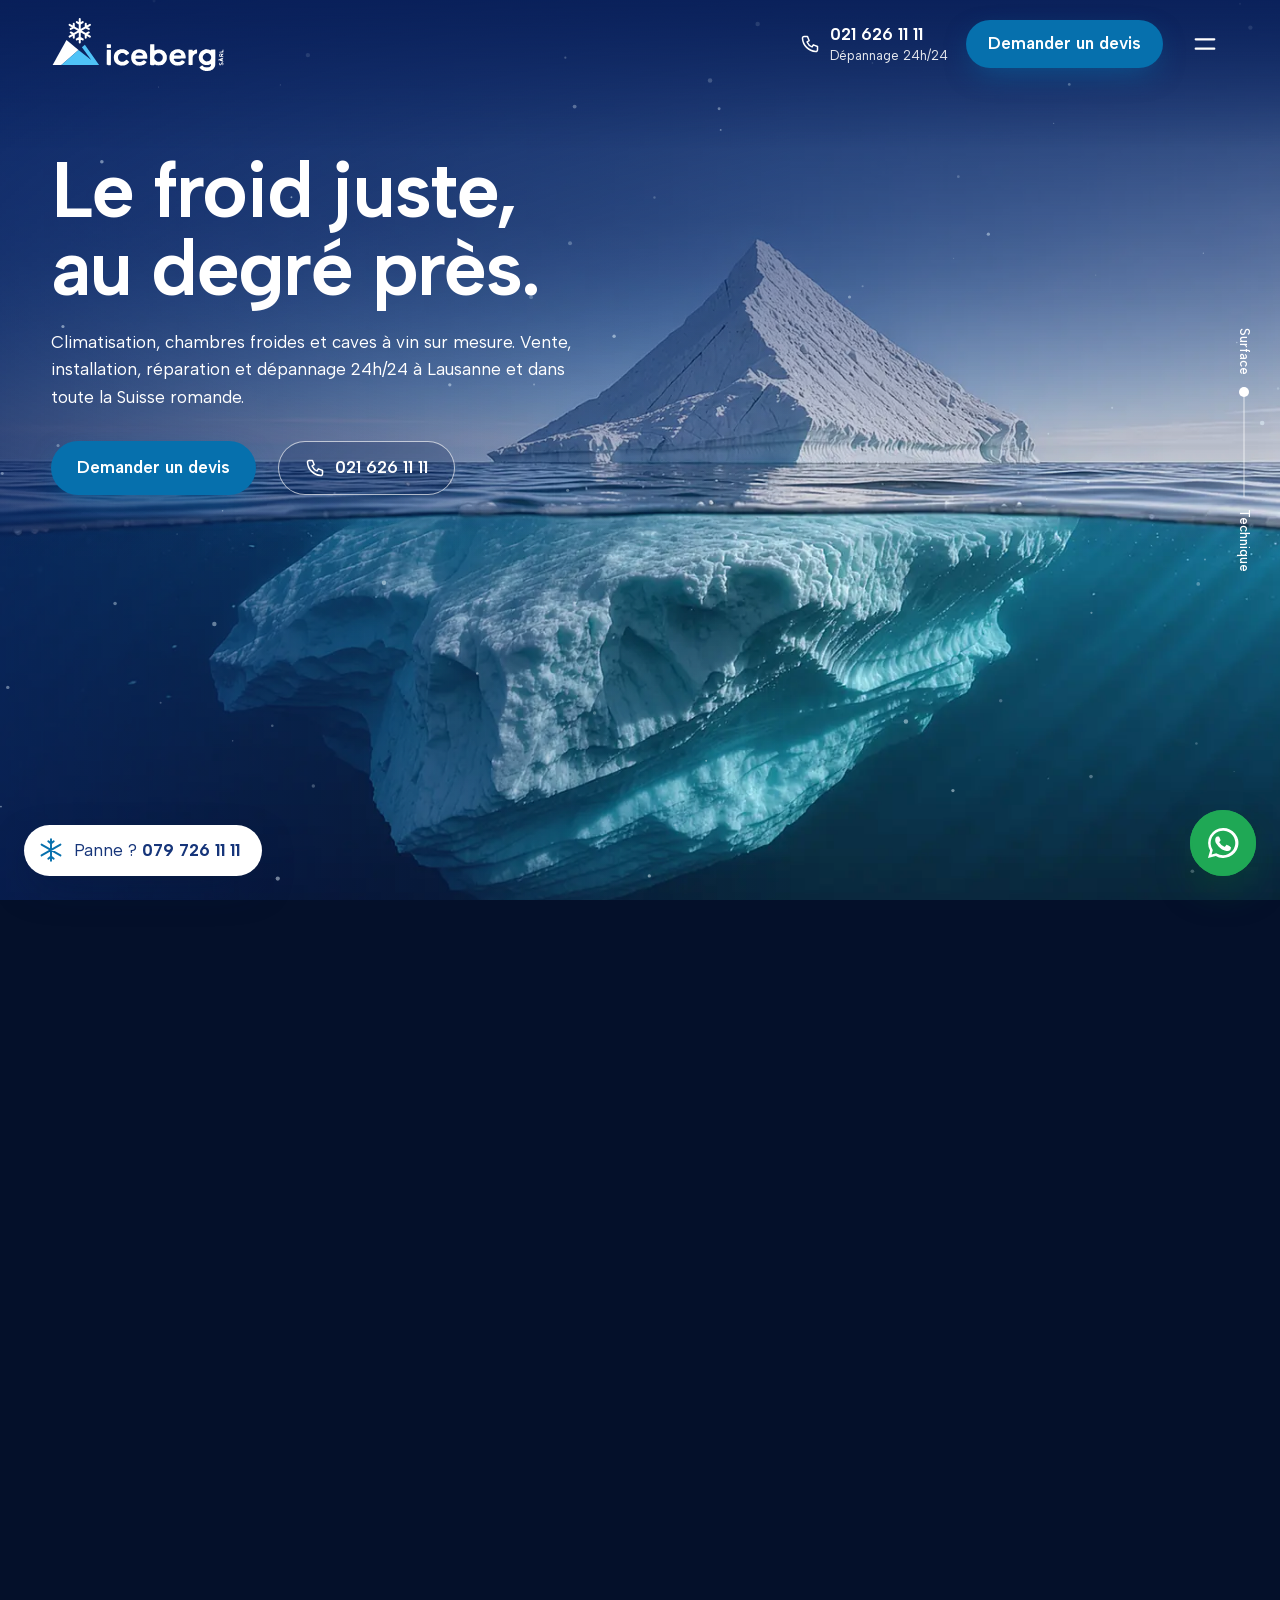
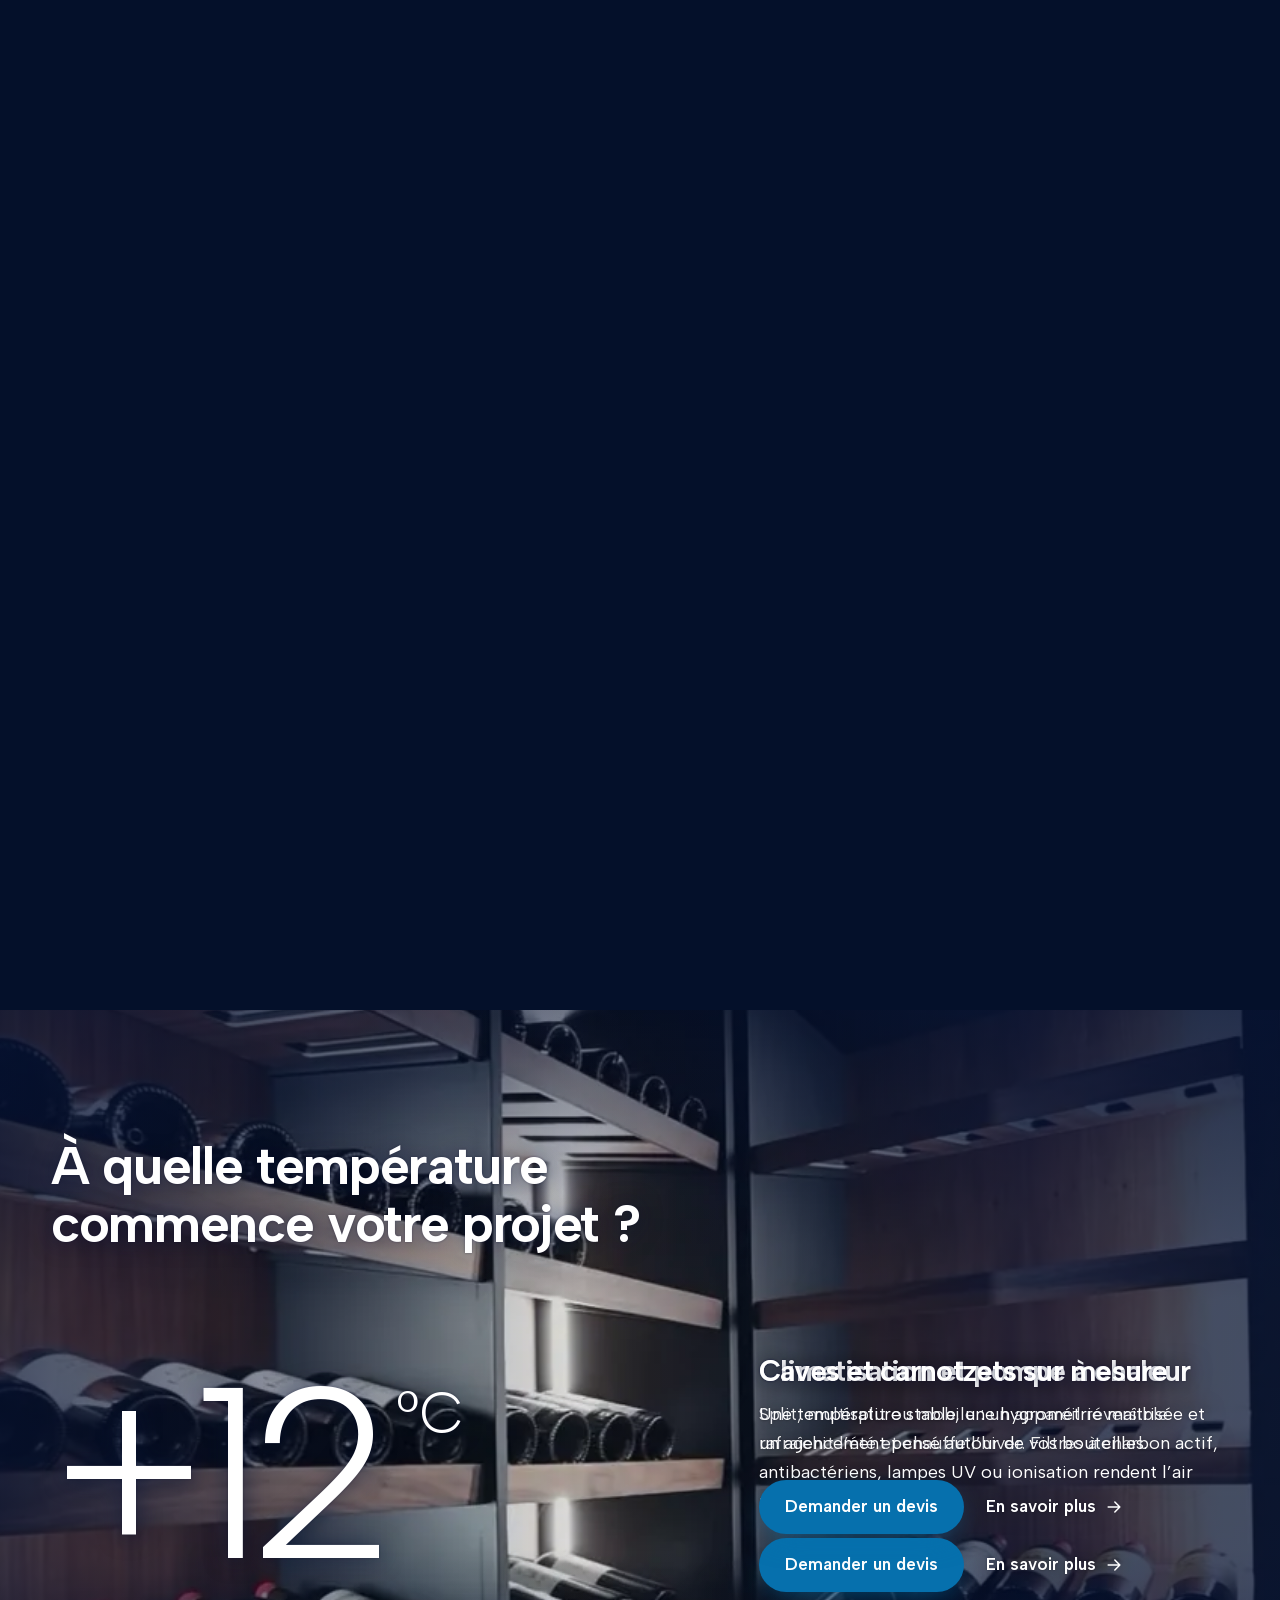
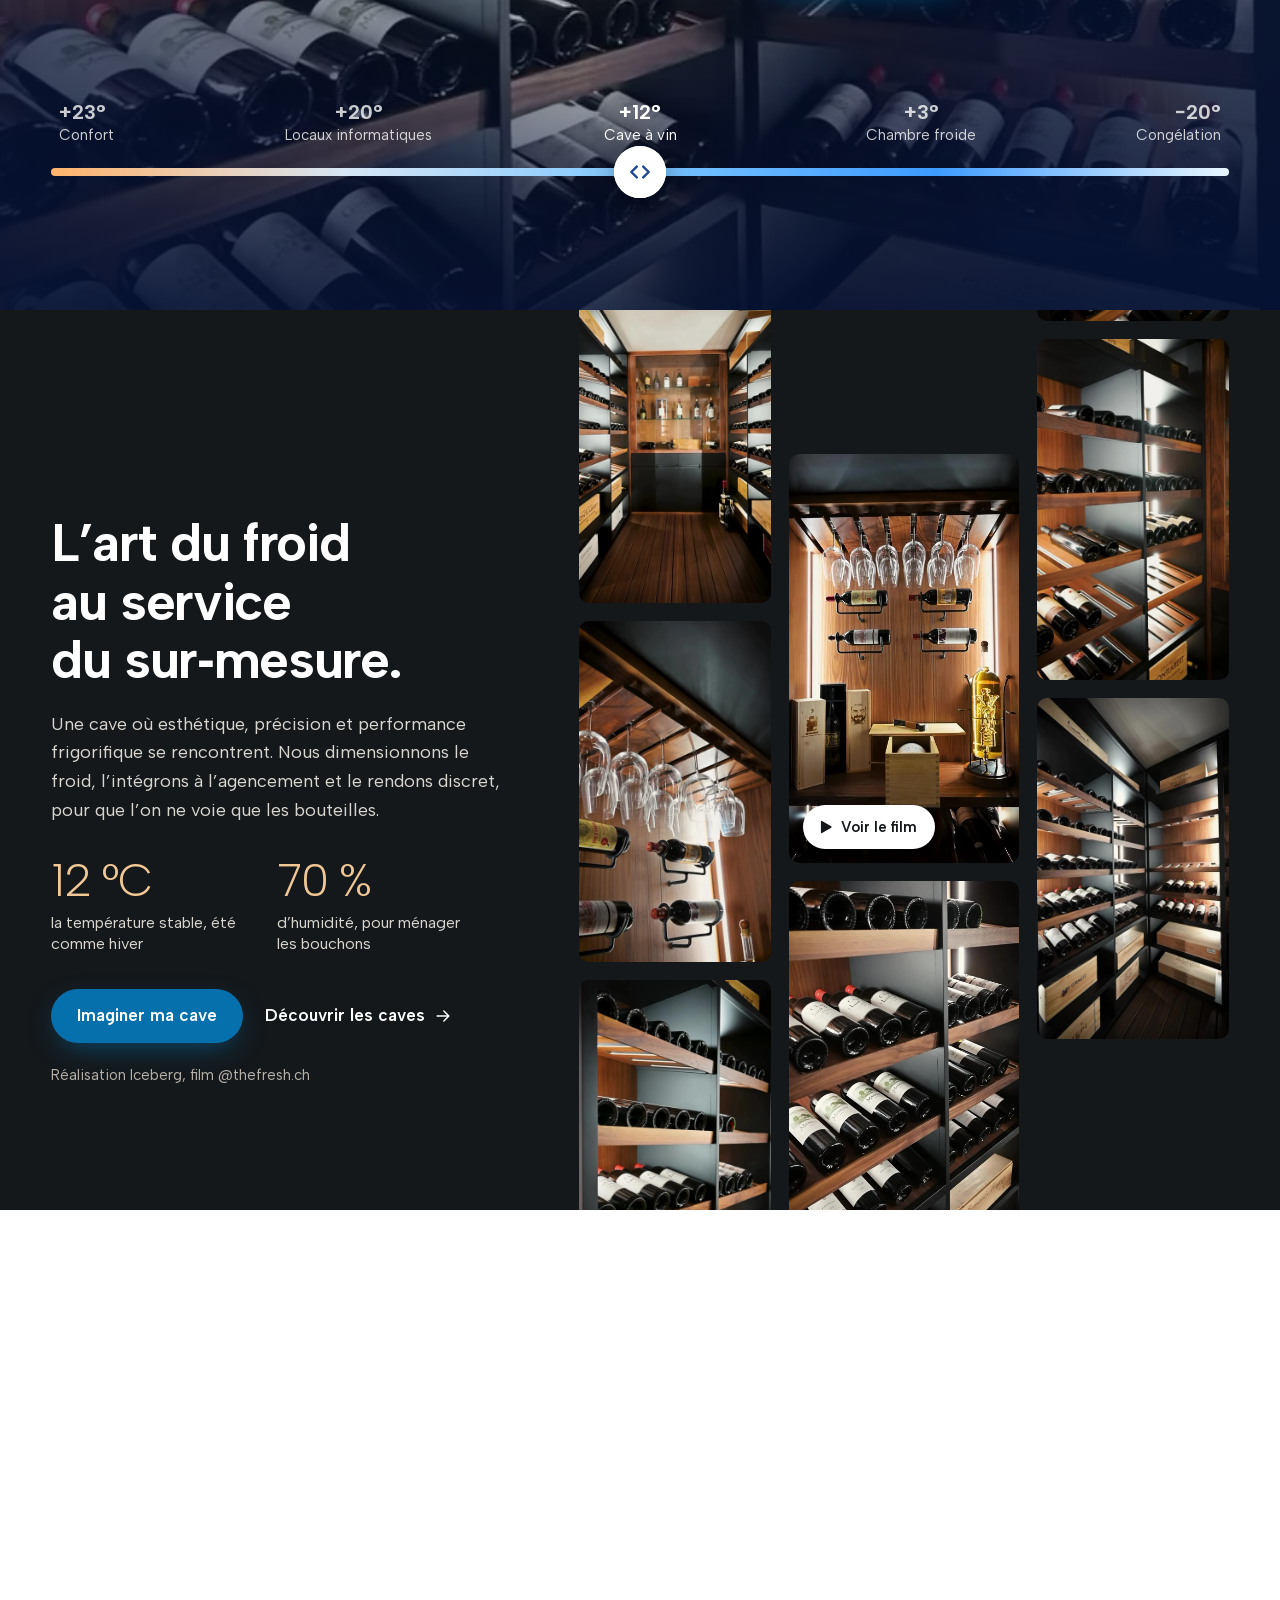
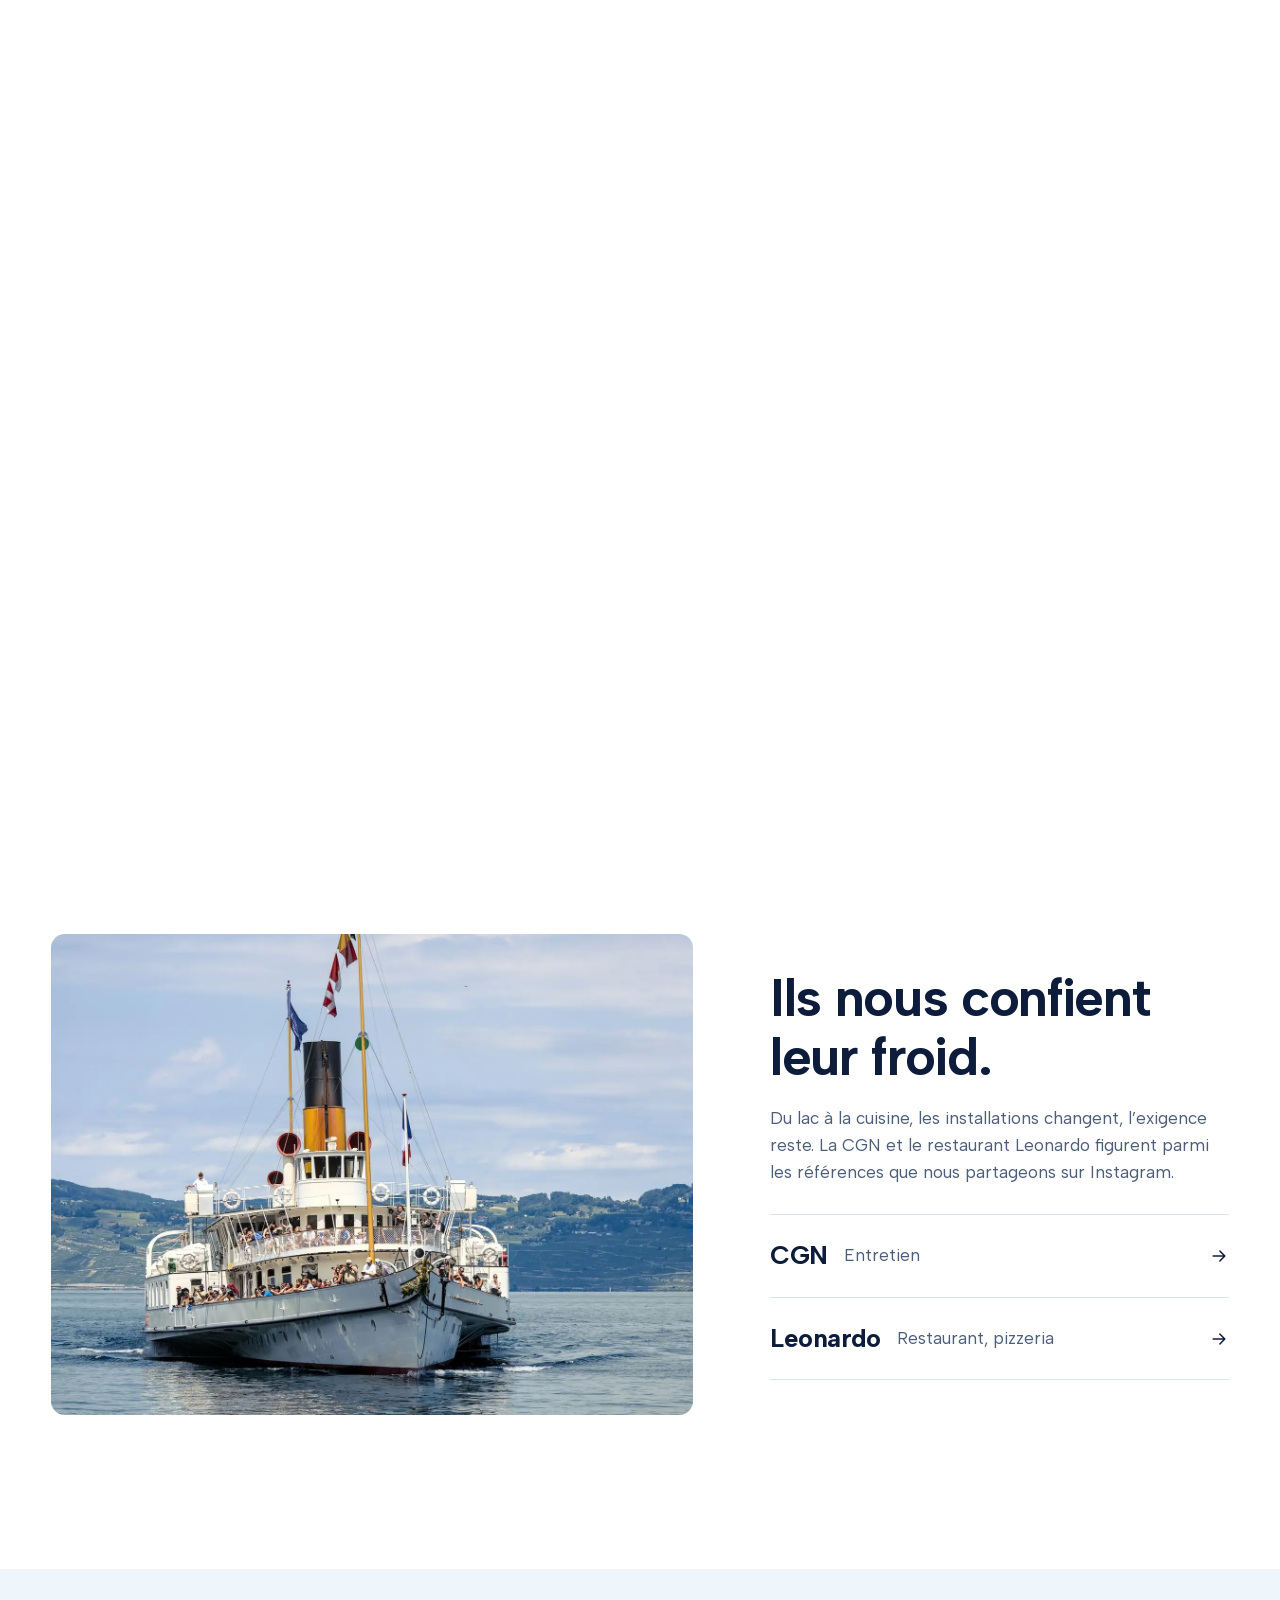
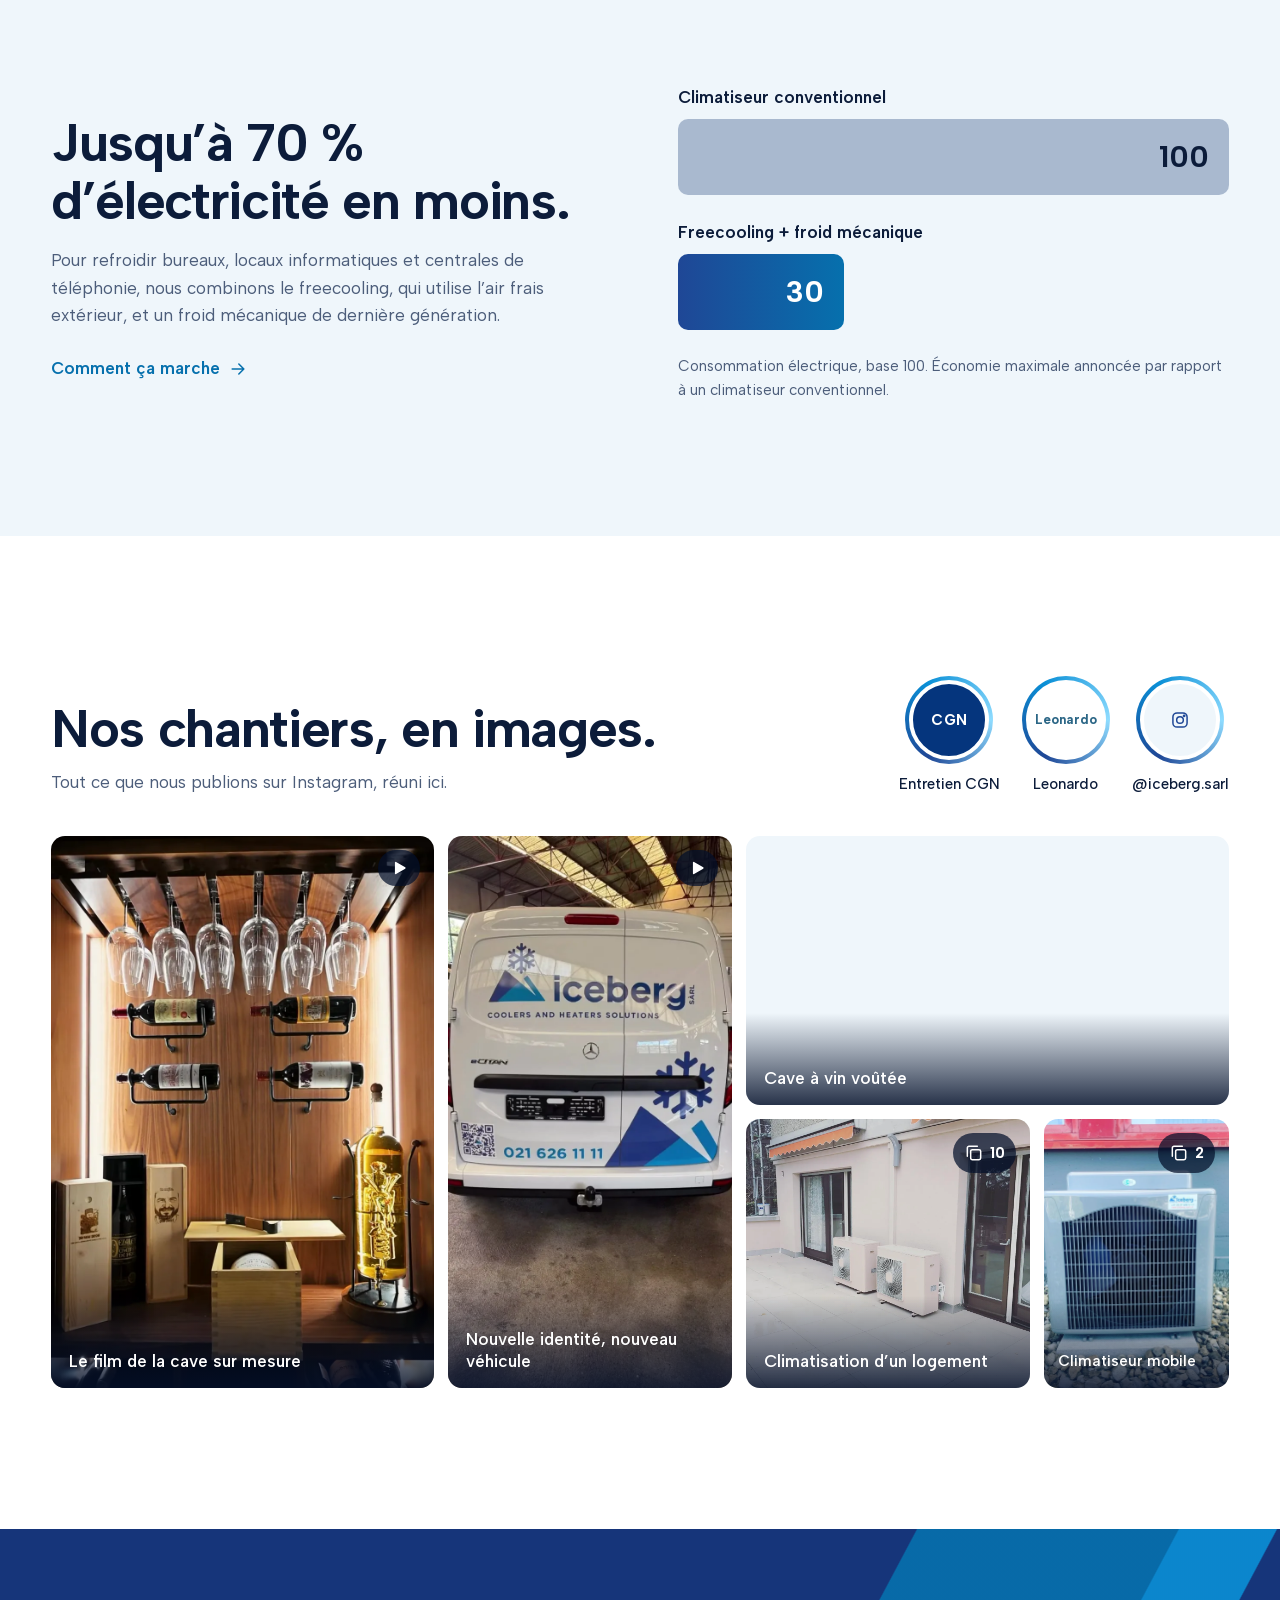
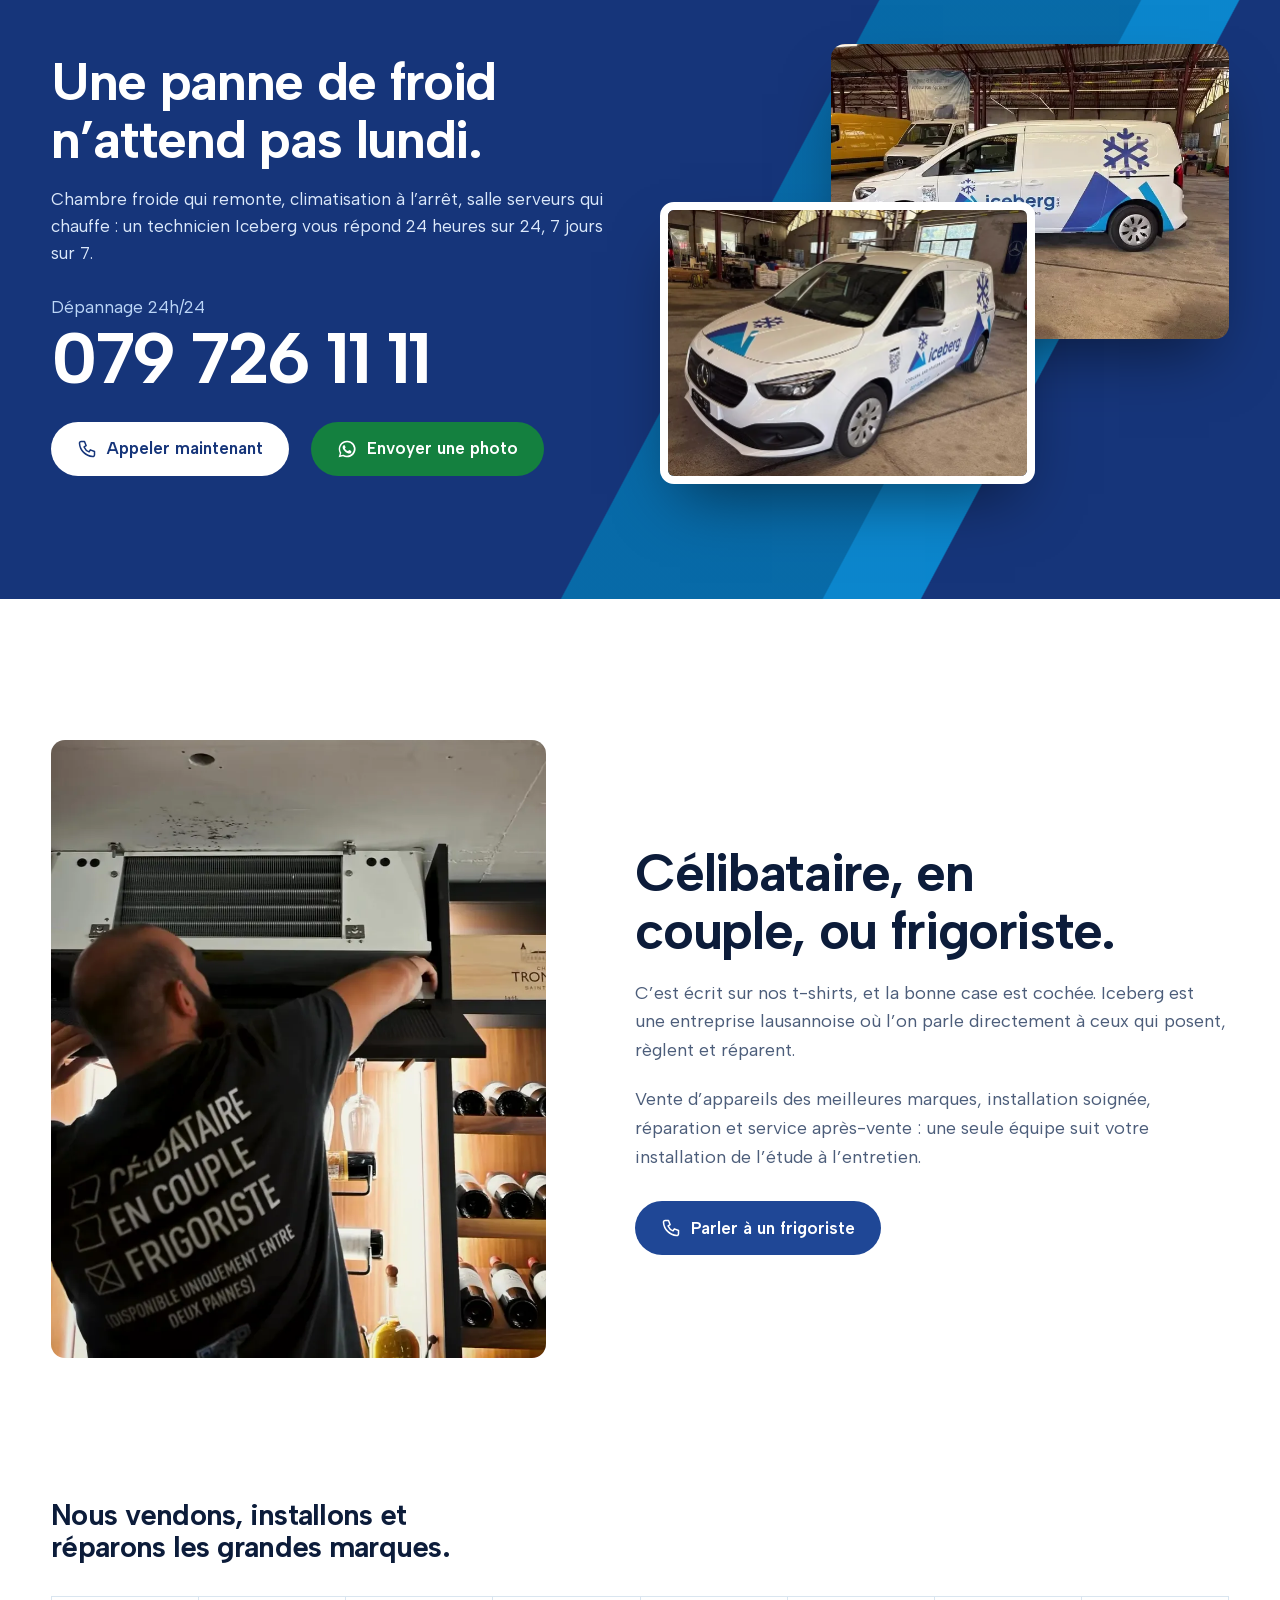
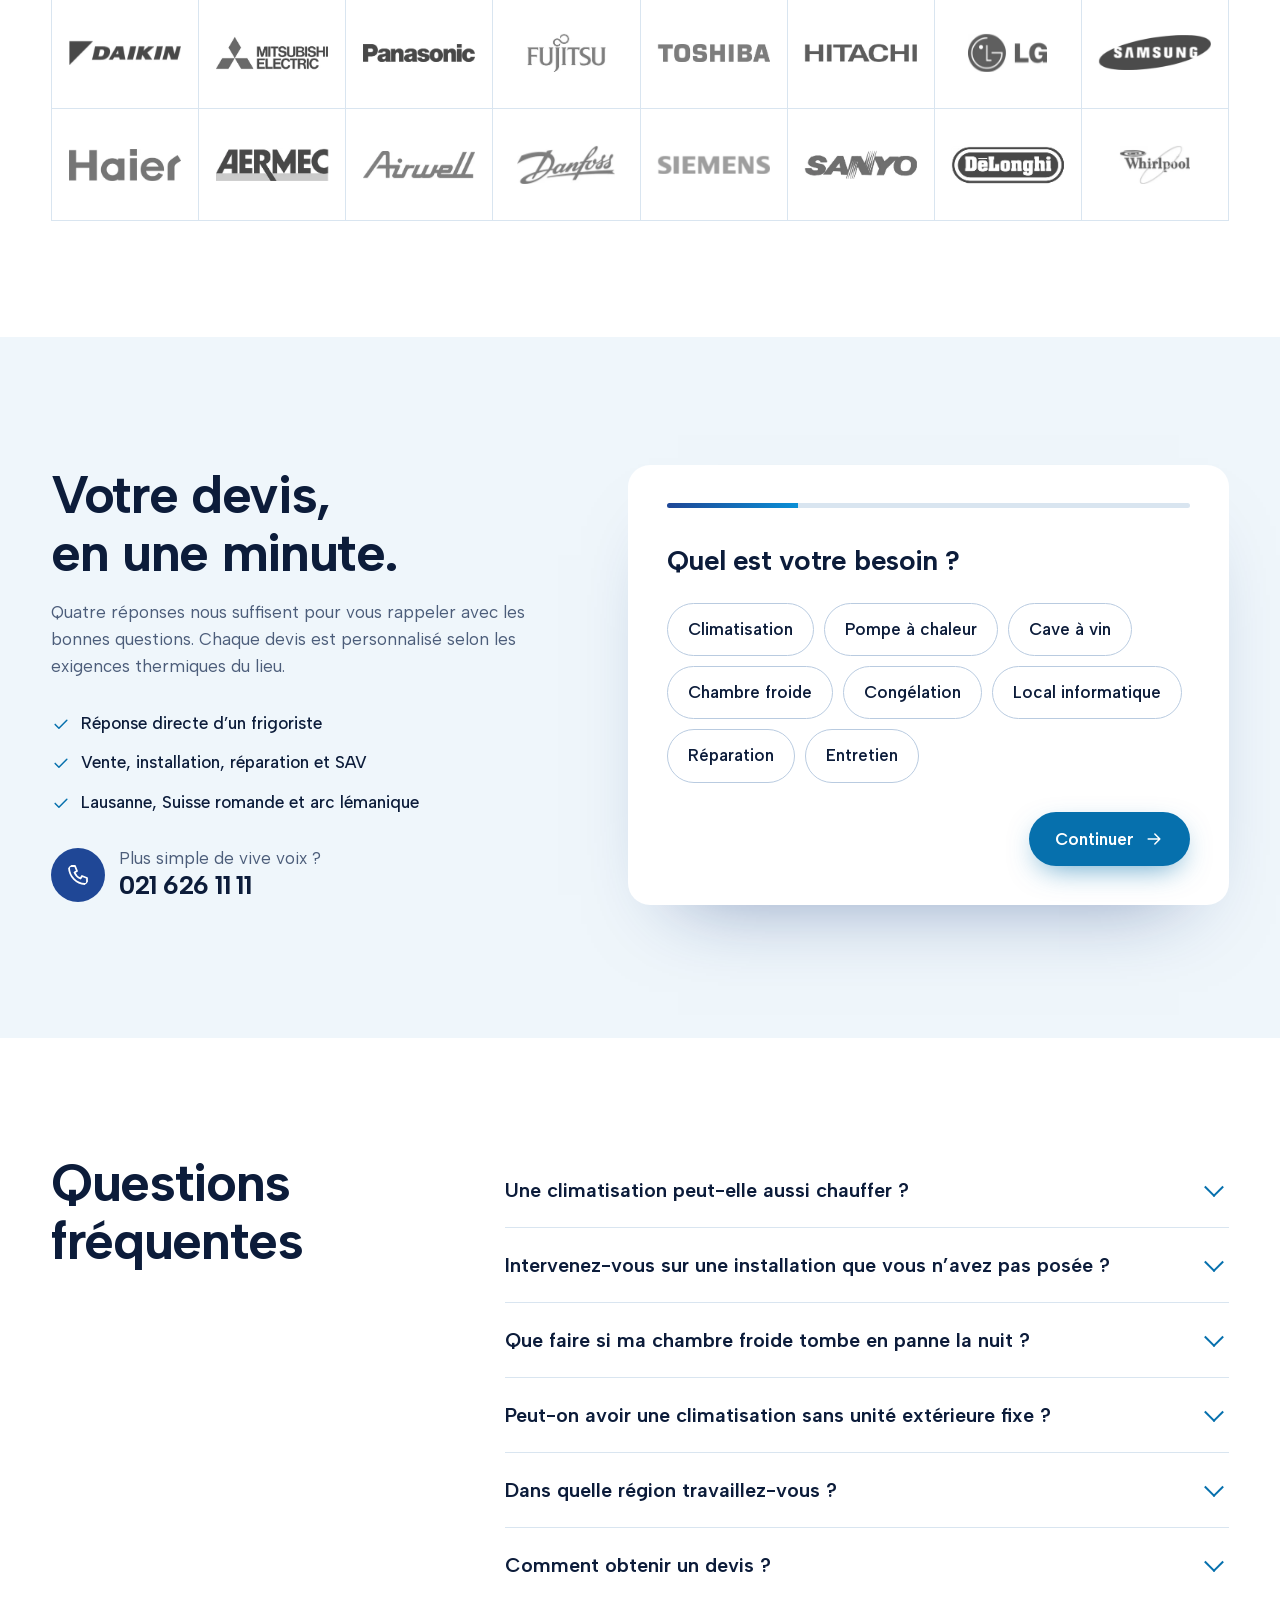
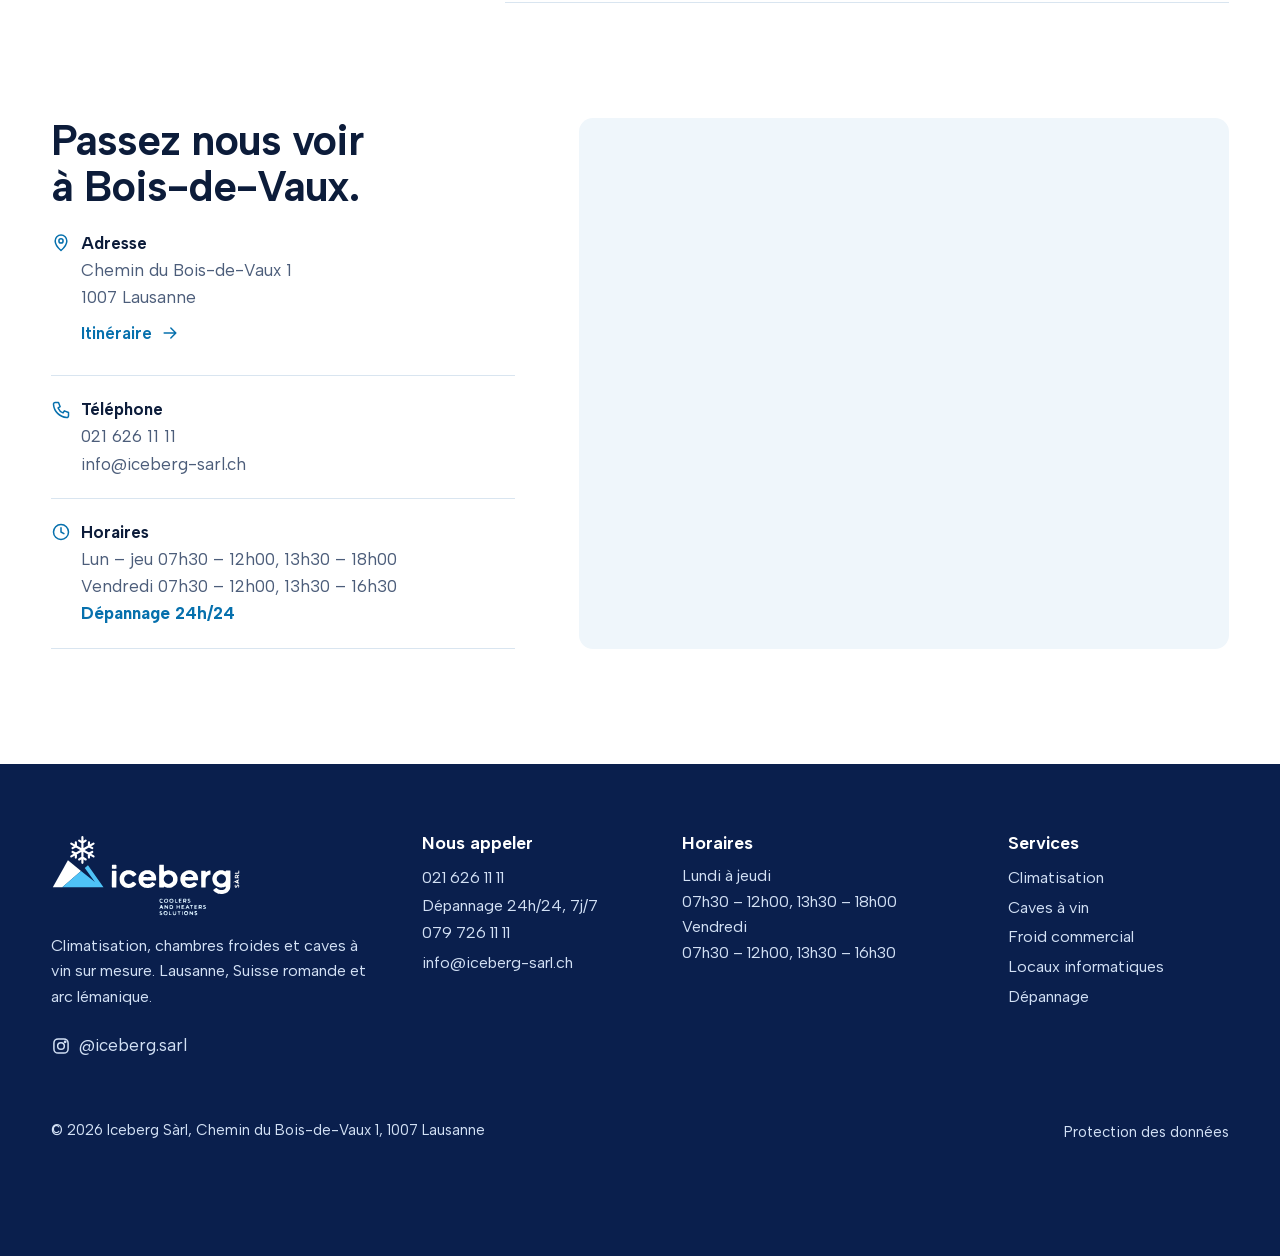
==== docs/index.html @ daf870e0 "Iceberg Sàrl: new website Co-Authored-By: Claude Opus 5.5 <noreply@anthropic.com>" ====
<!doctype html>
<html lang="fr-CH" class="no-js">
<head>
<meta charset="utf-8"><meta name="viewport" content="width=device-width,initial-scale=1,viewport-fit=cover">
<title>Iceberg Sàrl | Climatisation, chambres froides et caves à vin à Lausanne</title><meta name="description" content="Frigoriste à Lausanne : climatisation, pompe à chaleur, chambre froide, congélation et cave à vin sur mesure. Vente, installation, réparation, dépannage 24h/24.">
<meta name="robots" content="noindex">
<link rel="canonical" href="https://welcometothenextlevel.github.io/iceberg/">
<meta property="og:type" content="website"><meta property="og:locale" content="fr_CH"><meta property="og:title" content="Iceberg Sàrl | Climatisation, chambres froides et caves à vin à Lausanne"><meta property="og:description" content="Frigoriste à Lausanne : climatisation, pompe à chaleur, chambre froide, congélation et cave à vin sur mesure. Vente, installation, réparation, dépannage 24h/24."><meta property="og:image" content="https://welcometothenextlevel.github.io/iceberg/assets/img/og.jpg"><meta name="twitter:card" content="summary_large_image">
<meta name="theme-color" content="#0b2a66"><link rel="icon" href="assets/img/mark.svg" type="image/svg+xml">
<link rel="preload" href="assets/fonts/albert.woff2" as="font" type="font/woff2" crossorigin>
<link rel="preload" as="image" href="assets/img/iceberg-m.webp" media="(max-width:800px)"><link rel="preload" as="image" href="assets/img/iceberg.webp" media="(min-width:801px)">
<script>document.documentElement.className='js'</script>
<link rel="stylesheet" href="assets/site.css?v=7">
<script type="application/ld+json">[{"@context": "https://schema.org", "@type": "HVACBusiness", "@id": "https://welcometothenextlevel.github.io/iceberg/#entreprise", "name": "Iceberg Sàrl", "url": "https://welcometothenextlevel.github.io/iceberg/", "telephone": "+41216261111", "email": "info@iceberg-sarl.ch", "image": "https://welcometothenextlevel.github.io/iceberg/assets/img/og.jpg", "logo": "https://welcometothenextlevel.github.io/iceberg/assets/img/logo.svg", "address": {"@type": "PostalAddress", "streetAddress": "Chemin du Bois-de-Vaux 1", "postalCode": "1007", "addressLocality": "Lausanne", "addressRegion": "VD", "addressCountry": "CH"}, "areaServed": ["Lausanne", "Suisse romande", "Arc lémanique"], "sameAs": ["https://www.instagram.com/iceberg.sarl/"], "openingHoursSpecification": [{"@type": "OpeningHoursSpecification", "dayOfWeek": ["Monday", "Tuesday", "Wednesday", "Thursday"], "opens": "07:30", "closes": "12:00"}, {"@type": "OpeningHoursSpecification", "dayOfWeek": ["Monday", "Tuesday", "Wednesday", "Thursday"], "opens": "13:30", "closes": "18:00"}, {"@type": "OpeningHoursSpecification", "dayOfWeek": "Friday", "opens": "07:30", "closes": "12:00"}, {"@type": "OpeningHoursSpecification", "dayOfWeek": "Friday", "opens": "13:30", "closes": "16:30"}], "contactPoint": {"@type": "ContactPoint", "telephone": "+41797261111", "contactType": "Dépannage 24h/24, 7j/7", "availableLanguage": "fr"}}]</script>
</head>
<body class="home">
<a class="skip" href="#contenu">Aller au contenu</a>
<header class="top" id="top">
 <div class="top-in">
  <a class="brand" href="index.html" aria-label="Iceberg Sàrl, accueil"><img class="lg-w" src="assets/img/logo-white-nav.svg" alt="" width="740" height="238"><img class="lg-c" src="assets/img/logo-nav.svg" alt="Iceberg Sàrl" width="740" height="238"></a>
  <nav class="nav" aria-label="Navigation principale"><a href="climatisation.html">Climatisation</a><a href="caves-a-vin.html">Caves à vin</a><a href="froid-commercial.html">Froid commercial</a><a href="locaux-informatiques.html">Locaux informatiques</a><a href="depannage.html">Dépannage</a><a href="index.html#realisations">Réalisations</a></nav>
  <div class="top-cta">
   <a class="tel" href="tel:+41216261111"><svg class="ic" viewBox="0 0 24 24" aria-hidden="true"><path d="M5 3h4l2 5-2.5 1.5a11 11 0 0 0 6 6L16 13l5 2v4a2 2 0 0 1-2.2 2A17 17 0 0 1 3 5.200 2 2 0 0 1 5 3Z"/></svg><span><b>021 626 11 11</b><i data-status>Dépannage 24h/24</i></span></a>
   <a class="btn btn-c" href="#devis" data-devis>Demander un devis</a>
   <button class="burger" aria-label="Ouvrir le menu" aria-expanded="false" aria-controls="menu"><svg class="ic" viewBox="0 0 24 24" aria-hidden="true"><path d="M4 8h16M4 16h16"/></svg></button>
  </div>
 </div>
</header>
<div class="menu" id="menu" inert><div class="menu-top"><img src="assets/img/logo-white-nav.svg" alt="Iceberg Sàrl" width="740" height="238"><button class="menu-x" aria-label="Fermer le menu"><svg class="ic" viewBox="0 0 24 24" aria-hidden="true"><path d="M6 6l12 12M18 6 6 18"/></svg></button></div><nav><a href="climatisation.html">Climatisation</a><a href="caves-a-vin.html">Caves à vin</a><a href="froid-commercial.html">Froid commercial</a><a href="locaux-informatiques.html">Locaux informatiques</a><a href="depannage.html">Dépannage</a><a href="index.html#realisations">Réalisations</a><a href="index.html#contact">Contact</a></nav><div class="menu-cta"><a class="btn btn-w" href="tel:+41216261111"><svg class="ic" viewBox="0 0 24 24" aria-hidden="true"><path d="M5 3h4l2 5-2.5 1.5a11 11 0 0 0 6 6L16 13l5 2v4a2 2 0 0 1-2.2 2A17 17 0 0 1 3 5.200 2 2 0 0 1 5 3Z"/></svg>021 626 11 11</a><a class="btn btn-g" href="https://wa.me/41797261111?text=Bonjour%20Iceberg%2C%20" target="_blank" rel="noopener"><svg class="ic wa-ic" viewBox="0 0 24 24" aria-hidden="true"><path fill="currentColor" stroke="none" d="M12 2a10 10 0 0 0-8.600 15L2 22l5.200-1.400A10 10 0 1 0 12 2Zm0 18.200a8.200 8.200 0 0 1-4.200-1.200l-.3-.2-3.100.8.800-3-.2-.3A8.200 8.200 0 1 1 12 20.200Zm4.500-6.100c-.2-.1-1.500-.7-1.700-.8-.2-.1-.4-.1-.6.100l-.8 1c-.1.200-.3.200-.5.100a6.700 6.700 0 0 1-3.300-2.900c-.3-.4.300-.4.700-1.300.1-.2 0-.3 0-.5l-.8-1.800c-.2-.5-.4-.4-.6-.4h-.5c-.2 0-.5.100-.7.300-.3.300-.9.900-.9 2.200s.9 2.500 1.100 2.700c.1.200 1.800 2.800 4.400 3.900 1.600.7 2.300.700 3.100.6.500-.1 1.500-.6 1.700-1.200.2-.6.2-1.100.2-1.200-.1-.2-.3-.2-.6-.4Z"/></svg>WhatsApp</a></div></div>
<main id="contenu">
<section class="dive" aria-label="Iceberg Sàrl"><div class="dive-st">
 <div class="dive-img"><picture><source media="(max-width:800px)" srcset="assets/img/iceberg-m.webp"><img src="assets/img/iceberg.webp" alt="Un iceberg vu au-dessus et au-dessous de la surface de l’eau" width="2200" height="2261" fetchpriority="high"></picture></div>
 <div class="dive-sh"></div><canvas class="dive-c" aria-hidden="true"></canvas>
 <div class="dive-a wrap"><h1>Le froid juste, au&nbsp;degré&nbsp;près.</h1><p>Climatisation, chambres froides et caves à vin sur mesure. Vente, installation, réparation et dépannage 24h/24 à Lausanne et dans toute la Suisse romande.</p>
  <div class="row"><a class="btn btn-c" href="#devis" data-devis>Demander un devis</a><a class="btn btn-o" href="tel:+41216261111"><svg class="ic" viewBox="0 0 24 24" aria-hidden="true"><path d="M5 3h4l2 5-2.5 1.5a11 11 0 0 0 6 6L16 13l5 2v4a2 2 0 0 1-2.2 2A17 17 0 0 1 3 5.200 2 2 0 0 1 5 3Z"/></svg>021 626 11 11</a></div></div>
 <div class="dive-b wrap"><h2>Vous sentez le confort.<br>Nous nous occupons de&nbsp;tout&nbsp;le&nbsp;reste.</h2>
  <ul><li><b>Calculer</b><span>Le besoin thermique réel du lieu, avant de parler d’appareil.</span></li><li><b>Installer</b><span>Des machines des meilleures marques, posées proprement.</span></li><li><b>Réparer</b><span>Un diagnostic d’expert, sur tout type d’installation.</span></li><li><b>Veiller</b><span>Un technicien joignable 24h/24, 7 jours sur 7.</span></li></ul></div>
 <div class="dive-d" aria-hidden="true"><span>Surface</span><i><em></em></i><span>Technique</span></div>
</div></section>

<section class="th" id="services" aria-labelledby="th-h"><div class="th-bgs"><figure class="th-bg on" data-i="0"><img src="assets/img/salon.webp" alt="Salon au bord de l’eau équipé d’une climatisation murale" width="1800" height="1200" decoding="async" ></figure><figure class="th-bg" data-i="1"><img src="assets/img/serveurs.webp" alt="Baies de serveurs dans un local informatique" width="1800" height="1200" loading=lazy decoding="async" ></figure><figure class="th-bg" data-i="2"><img src="assets/img/cave-22_5.webp" alt="Cave à vin sur mesure réalisée par Iceberg Sàrl" width="1800" height="1200" loading=lazy decoding="async" ></figure><figure class="th-bg" data-i="3"><img src="assets/img/cuisine.webp" alt="Cuisine professionnelle en inox" width="1800" height="1200" loading=lazy decoding="async" ></figure><figure class="th-bg" data-i="4"><img src="assets/img/congelation.webp" alt="Armoires de congélation professionnelles" width="1800" height="1200" loading=lazy decoding="async" ></figure></div><div class="th-tint"></div><div class="th-frost"></div>
 <div class="wrap th-in"><h2 id="th-h">À quelle température commence votre projet&nbsp;?</h2>
  <div class="th-mid"><div class="th-num" aria-hidden="true"><span id="thn">+23</span><sup>°C</sup></div><div class="th-cards"><article class="th-card on" data-i="0"><h3>Climatisation et pompe à chaleur</h3><p>Split, multisplit ou mobile : un appareil réversible rafraîchit l’été et chauffe l’hiver. Filtres à charbon actif, antibactériens, lampes UV ou ionisation rendent l’air plus sain.</p><div class="row"><a class="btn btn-c" href="#devis" data-devis data-besoin="Climatisation">Demander un devis</a><a class="lnk lnk-w" href="climatisation.html">En savoir plus<svg class="ic" viewBox="0 0 24 24" aria-hidden="true"><path d="M5 12h14M13 6l6 6-6 6"/></svg></a></div></article><article class="th-card" data-i="1" inert><h3>Serveurs, bureaux, téléphonie</h3><p>Freecooling et froid mécanique combinés, close control : vos machines restent à température constante, avec une consommation réduite.</p><div class="row"><a class="btn btn-c" href="#devis" data-devis data-besoin="Local informatique">Demander un devis</a><a class="lnk lnk-w" href="locaux-informatiques.html">En savoir plus<svg class="ic" viewBox="0 0 24 24" aria-hidden="true"><path d="M5 12h14M13 6l6 6-6 6"/></svg></a></div></article><article class="th-card" data-i="2" inert><h3>Caves et carnotzets sur mesure</h3><p>Une température stable, une hygrométrie maîtrisée et un agencement pensé autour de vos bouteilles.</p><div class="row"><a class="btn btn-c" href="#devis" data-devis data-besoin="Cave à vin">Demander un devis</a><a class="lnk lnk-w" href="caves-a-vin.html">En savoir plus<svg class="ic" viewBox="0 0 24 24" aria-hidden="true"><path d="M5 12h14M13 6l6 6-6 6"/></svg></a></div></article><article class="th-card" data-i="3" inert><h3>Froid commercial</h3><p>Restaurants, traiteurs, commerces : chambres froides, garde-mangers et frigos professionnels, de la conception à l’entretien.</p><div class="row"><a class="btn btn-c" href="#devis" data-devis data-besoin="Chambre froide">Demander un devis</a><a class="lnk lnk-w" href="froid-commercial.html">En savoir plus<svg class="ic" viewBox="0 0 24 24" aria-hidden="true"><path d="M5 12h14M13 6l6 6-6 6"/></svg></a></div></article><article class="th-card" data-i="4" inert><h3>Froid négatif</h3><p>Chambres de congélation et meubles négatifs, installés, entretenus et dépannés jour et nuit.</p><div class="row"><a class="btn btn-c" href="#devis" data-devis data-besoin="Congélation">Demander un devis</a><a class="lnk lnk-w" href="froid-commercial.html">En savoir plus<svg class="ic" viewBox="0 0 24 24" aria-hidden="true"><path d="M5 12h14M13 6l6 6-6 6"/></svg></a></div></article></div></div>
  <div class="th-sl"><div class="th-tr"><div class="th-marks"><button data-i="0" style="--p:0%" class=on><b>+23°</b><span>Confort</span></button><button data-i="1" style="--p:25%"><b>+20°</b><span>Locaux informatiques</span></button><button data-i="2" style="--p:50%"><b>+12°</b><span>Cave à vin</span></button><button data-i="3" style="--p:75%"><b>+3°</b><span>Chambre froide</span></button><button data-i="4" style="--p:100%"><b>−20°</b><span>Congélation</span></button></div><input type="range" id="thr" min="0" max="100" step="0.5" value="0" aria-label="Choisir une température" aria-valuetext="+23 °C, Confort"><i class="th-fill"></i><i class="th-k"><svg viewBox="0 0 24 24"><path d="m9 7-5 5 5 5M15 7l5 5-5 5"/></svg></i></div></div>
 </div></section>

<section class="cave"><div class="cave-st"><div class="wrap cave-in">
 <div class="cave-t"><h2>L’art du froid au service du sur&#8209;mesure.</h2><p>Une cave où esthétique, précision et performance frigorifique se rencontrent. Nous dimensionnons le froid, l’intégrons à l’agencement et le rendons discret, pour que l’on ne voie que les bouteilles.</p>
  <dl class="cave-d"><div><dd><span data-count="12">12</span> °C</dd><dt>la température stable, été comme hiver</dt></div><div><dd><span data-count="70">70</span> %</dd><dt>d’humidité, pour ménager les bouchons</dt></div></dl>
  <div class="row"><a class="btn btn-c" href="#devis" data-devis data-besoin="Cave à vin">Imaginer ma cave</a><a class="lnk lnk-w" href="caves-a-vin.html">Découvrir les caves<svg class="ic" viewBox="0 0 24 24" aria-hidden="true"><path d="M5 12h14M13 6l6 6-6 6"/></svg></a></div><p class="cred">Réalisation Iceberg, film @thefresh.ch</p></div>
 <div class="cave-g"><div class="cg cg-1"><img src="assets/img/cave-9_2.webp" alt="Allée centrale d’une cave à vin sur mesure" width="900" height="1600" loading=lazy decoding="async" ><img src="assets/img/cave-15.webp" alt="Verres et bouteilles suspendus dans une cave à vin" width="900" height="1600" loading=lazy decoding="async" ><img src="assets/img/cave-4_3.webp" alt="Bouteilles en étagères" width="900" height="1600" loading=lazy decoding="async" ></div><div class="cg cg-2"><button class="cave-v" data-post="0" aria-label="Voir le film de la cave"><video muted loop playsinline preload="none" poster="assets/img/cave-13_2.webp" data-src="assets/video/cave.mp4" aria-hidden="true"></video><span><svg class="ic" viewBox="0 0 24 24" aria-hidden="true"><path d="M8 5.500v13l11-6.500z" fill="currentColor"/></svg>Voir le film</span></button><img src="assets/img/cave-21.webp" alt="Bouteilles rangées sur des étagères en bois éclairées" width="900" height="1600" loading=lazy decoding="async" ></div><div class="cg cg-3"><img src="assets/img/cave-5_3.webp" alt="Bouteilles alignées dans une cave éclairée" width="900" height="1600" loading=lazy decoding="async" ><img src="assets/img/cave-11.webp" alt="Étagères inclinées et lumière intégrée" width="900" height="1600" loading=lazy decoding="async" ><img src="assets/img/cave-22_5.webp" alt="Angle d’une cave à vin éclairée" width="900" height="1600" loading=lazy decoding="async" ></div></div>
</div></div></section>

<section class="ref"><div class="wrap ref-in"><div class="ref-m" data-par><img src="assets/img/vapeur.webp" alt="Bateau Belle Époque sur le lac Léman (photo d’illustration)" width="1800" height="1199" loading=lazy decoding="async" ></div><div class="ref-t" data-r><h2>Ils nous confient leur froid.</h2><p>Du lac à la cuisine, les installations changent, l’exigence reste. La CGN et le restaurant Leonardo figurent parmi les références que nous partageons sur Instagram.</p>
 <ul><li><a href="https://www.instagram.com/stories/highlights/17981025742292296/" target="_blank" rel="noopener"><b>CGN</b><span>Entretien</span><svg class="ic" viewBox="0 0 24 24" aria-hidden="true"><path d="M5 12h14M13 6l6 6-6 6"/></svg></a></li><li><a href="https://www.instagram.com/stories/highlights/17874466897409947/" target="_blank" rel="noopener"><b>Leonardo</b><span>Restaurant, pizzeria</span><svg class="ic" viewBox="0 0 24 24" aria-hidden="true"><path d="M5 12h14M13 6l6 6-6 6"/></svg></a></li></ul></div></div></section>

<section class="free"><div class="wrap free-in"><div data-r><h2>Jusqu’à 70&nbsp;% d’électricité en moins.</h2><p>Pour refroidir bureaux, locaux informatiques et centrales de téléphonie, nous combinons le freecooling, qui utilise l’air frais extérieur, et un froid mécanique de dernière génération.</p><a class="lnk" href="locaux-informatiques.html">Comment ça marche<svg class="ic" viewBox="0 0 24 24" aria-hidden="true"><path d="M5 12h14M13 6l6 6-6 6"/></svg></a></div>
 <div class="free-g" role="img" aria-label="Consommation électrique : climatiseur conventionnel 100, freecooling et froid mécanique jusqu’à 30"><div><span>Climatiseur conventionnel</span><i style="--w:100%"><b>100</b></i></div><div class="lo"><span>Freecooling + froid mécanique</span><i style="--w:30%"><b>30</b></i></div><p>Consommation électrique, base 100. Économie maximale annoncée par rapport à un climatiseur conventionnel.</p></div></div></section>

<section class="insta" id="realisations"><div class="wrap">
 <div class="insta-h"><div data-r><h2>Nos chantiers, en images.</h2><p>Tout ce que nous publions sur Instagram, réuni ici.</p></div>
  <div class="stories" aria-label="Stories à la une"><a href="https://www.instagram.com/stories/highlights/17981025742292296/" target="_blank" rel="noopener"><i><span class="s-cgn">CGN</span></i>Entretien CGN</a><a href="https://www.instagram.com/stories/highlights/17874466897409947/" target="_blank" rel="noopener"><i><span class="s-leo">Leonardo</span></i>Leonardo</a><a href="https://www.instagram.com/iceberg.sarl/" target="_blank" rel="noopener"><i><span><svg class="ic" viewBox="0 0 24 24" aria-hidden="true"><rect x="3.500" y="3.500" width="17" height="17" rx="5"/><circle cx="12" cy="12" r="4"/><circle cx="17" cy="7" r=".8" fill="currentColor"/></svg></span></i>@iceberg.sarl</a></div></div>
 <div class="tiles"><button class="tile t-big" data-post="0" aria-label="Voir la publication du 26 octobre 2026"><video muted loop playsinline preload="none" poster="assets/img/cave-13_2.webp" data-src="assets/video/reel-cave.mp4" aria-hidden="true"></video><span class="t-k"><svg class="ic" viewBox="0 0 24 24" aria-hidden="true"><path d="M8 5.500v13l11-6.500z" fill="currentColor"/></svg></span><span class="t-c">Le film de la cave sur mesure</span></button><button class="tile t-tall" data-post="1" aria-label="Voir la publication du 3 juin 2026"><video muted loop playsinline preload="none" poster="assets/img/van-1.webp" data-src="assets/video/reel-van.mp4" aria-hidden="true"></video><span class="t-k"><svg class="ic" viewBox="0 0 24 24" aria-hidden="true"><path d="M8 5.500v13l11-6.500z" fill="currentColor"/></svg></span><span class="t-c">Nouvelle identité, nouveau véhicule</span></button><button class="tile t-clim" data-post="2" aria-label="Voir la publication du 1 juillet 2019"><img src="assets/img/ig-clim-2.webp" alt="Climatisation, réalisations, projet clim, froid et chaud, pompe à chaleur. Coolers and heaters solutions. Installations, dépannage, vente." width="1080" height="1080" loading=lazy decoding="async" ><span class="t-k"><svg class="ic" viewBox="0 0 24 24" aria-hidden="true"><rect x="8" y="8" width="12" height="12" rx="2"/><path d="M4 16V6a2 2 0 0 1 2-2h10"/></svg><b>10</b></span><span class="t-c">Climatisation d’un logement</span></button><button class="tile t-cave" data-post="3" aria-label="Voir la publication du 30 août 2020"><img src="assets/img/ig-cave-2020.webp" alt="Cave à vin sur mesure." width="1080" height="1080" loading=lazy decoding="async" ><span class="t-c">Cave à vin voûtée</span></button><button class="tile t-mob" data-post="4" aria-label="Voir la publication du 1 septembre 2020"><img src="assets/img/ig-mobile-2.webp" alt="Climatiseur mobile, unité intérieure et unité extérieure. Crissier." width="1080" height="1080" loading=lazy decoding="async" ><span class="t-k"><svg class="ic" viewBox="0 0 24 24" aria-hidden="true"><rect x="8" y="8" width="12" height="12" rx="2"/><path d="M4 16V6a2 2 0 0 1 2-2h10"/></svg><b>2</b></span><span class="t-c">Climatiseur mobile</span></button></div></div></section>
<dialog class="lb" aria-label="Publication Instagram"><div class="lb-in"><div class="lb-m"></div><button class="lb-n lb-prev" aria-label="Image précédente"><svg class="ic" viewBox="0 0 24 24" aria-hidden="true"><path d="M15 5l-7 7 7 7"/></svg></button><button class="lb-n lb-next" aria-label="Image suivante"><svg class="ic" viewBox="0 0 24 24" aria-hidden="true"><path d="m9 5 7 7-7 7"/></svg></button><div class="lb-t"><div class="lb-dots"></div><p class="lb-cap"></p><p class="lb-d"></p><div class="row"><a class="btn btn-c" href="#devis" data-devis data-lbclose>Un projet similaire ?</a><a class="lnk lb-l" target="_blank" rel="noopener">Voir sur Instagram<svg class="ic" viewBox="0 0 24 24" aria-hidden="true"><path d="M5 12h14M13 6l6 6-6 6"/></svg></a></div></div></div><button class="lb-x" aria-label="Fermer"><svg class="ic" viewBox="0 0 24 24" aria-hidden="true"><path d="M6 6l12 12M18 6 6 18"/></svg></button></dialog>
<script type="application/json" id="posts">[{"id": "De-K2QBMTwr", "kind": "reel", "src": "reel-cave", "date": "26 octobre 2026", "cap": "L’art du froid au service du sur-mesure. Une cave à vin où esthétique, précision et performance frigorifique se rencontrent. Une belle réalisation qui reflète notre savoir-faire et notre passion pour le froid commercial. Film : @thefresh.ch", "poster": "cave-13_2", "t": "Le film de la cave sur mesure"}, {"id": "DZIAv4Tsl1Q", "kind": "reel", "src": "reel-van", "date": "3 juin 2026", "cap": "Notre image évolue, notre engagement reste le même. Iceberg prend la route avec une nouvelle identité.", "poster": "van-1", "t": "Nouvelle identité, nouveau véhicule"}, {"id": "BzX37SVoMIy", "kind": "p", "imgs": ["ig-clim-1", "ig-clim-2", "ig-clim-3", "ig-clim-4", "ig-clim-5", "ig-clim-6", "ig-clim-7", "ig-clim-8", "ig-clim-9", "ig-clim-10"], "date": "1 juillet 2019", "cap": "Climatisation, réalisations, projet clim, froid et chaud, pompe à chaleur. Coolers and heaters solutions. Installations, dépannage, vente.", "cover": 1, "t": "Climatisation d’un logement"}, {"id": "CEg_3xNgMVJ", "kind": "p", "imgs": ["ig-cave-2020"], "date": "30 août 2020", "cap": "Cave à vin sur mesure.", "t": "Cave à vin voûtée"}, {"id": "CElkHErAuE1", "kind": "p", "imgs": ["ig-mobile-1", "ig-mobile-2"], "date": "1 septembre 2020", "cap": "Climatiseur mobile, unité intérieure et unité extérieure. Crissier.", "t": "Climatiseur mobile", "cover": 1}]</script>
<section class="urg"><div class="wrap urg-in">
 <div class="urg-t" data-r><h2>Une panne de froid n’attend pas lundi.</h2><p>Chambre froide qui remonte, climatisation à l’arrêt, salle serveurs qui chauffe : un technicien Iceberg vous répond 24 heures sur 24, 7 jours sur 7.</p>
 <a class="urg-n" href="tel:+41797261111"><span>Dépannage 24h/24</span><b>079 726 11 11</b></a>
 <div class="row"><a class="btn btn-w" href="tel:+41797261111"><svg class="ic" viewBox="0 0 24 24" aria-hidden="true"><path d="M5 3h4l2 5-2.5 1.5a11 11 0 0 0 6 6L16 13l5 2v4a2 2 0 0 1-2.2 2A17 17 0 0 1 3 5.200 2 2 0 0 1 5 3Z"/></svg>Appeler maintenant</a><a class="btn btn-g" href="https://wa.me/41797261111?text=Bonjour%20Iceberg%2C%20j%E2%80%99ai%20une%20panne%20%C3%A0%20signaler%20%3A%20" target="_blank" rel="noopener"><svg class="ic wa-ic" viewBox="0 0 24 24" aria-hidden="true"><path fill="currentColor" stroke="none" d="M12 2a10 10 0 0 0-8.600 15L2 22l5.200-1.400A10 10 0 1 0 12 2Zm0 18.200a8.200 8.200 0 0 1-4.200-1.200l-.3-.2-3.100.8.800-3-.2-.3A8.200 8.200 0 1 1 12 20.200Zm4.500-6.100c-.2-.1-1.500-.7-1.700-.8-.2-.1-.4-.1-.6.100l-.8 1c-.1.200-.3.200-.5.100a6.700 6.700 0 0 1-3.300-2.900c-.3-.4.300-.4.700-1.300.1-.2 0-.3 0-.5l-.8-1.800c-.2-.5-.4-.4-.6-.4h-.5c-.2 0-.5.100-.7.300-.3.300-.9.900-.9 2.200s.9 2.500 1.100 2.700c.1.200 1.800 2.800 4.400 3.900 1.600.7 2.300.700 3.100.6.500-.1 1.500-.6 1.700-1.200.2-.6.2-1.100.2-1.200-.1-.2-.3-.2-.6-.4Z"/></svg>Envoyer une photo</a></div></div>
 <div class="urg-v" data-drive><img src="assets/img/van-17.webp" alt="Le véhicule Iceberg Sàrl, vu de l’arrière" width="720" height="533" loading=lazy decoding="async" ><img src="assets/img/van-5.webp" alt="Le véhicule Iceberg Sàrl et sa nouvelle identité" width="720" height="533" loading=lazy decoding="async" ></div>
</div></section>
<section class="about"><div class="wrap about-in"><div class="about-m"><img src="assets/img/cave-19_2.webp" alt="Un frigoriste Iceberg entretient l’unité de froid d’une cave à vin" width="900" height="1600" loading=lazy decoding="async" ></div><div class="about-t" data-r><h2>Célibataire, en couple, ou frigoriste.</h2><p>C’est écrit sur nos t-shirts, et la bonne case est cochée. Iceberg est une entreprise lausannoise où l’on parle directement à ceux qui posent, règlent et réparent.</p><p>Vente d’appareils des meilleures marques, installation soignée, réparation et service après-vente : une seule équipe suit votre installation de l’étude à l’entretien.</p><a class="btn btn-i" href="tel:+41216261111"><svg class="ic" viewBox="0 0 24 24" aria-hidden="true"><path d="M5 3h4l2 5-2.5 1.5a11 11 0 0 0 6 6L16 13l5 2v4a2 2 0 0 1-2.2 2A17 17 0 0 1 3 5.200 2 2 0 0 1 5 3Z"/></svg>Parler à un frigoriste</a></div></div></section>
<section class="brands"><div class="wrap"><h2>Nous vendons, installons et réparons les grandes marques.</h2><ul><li><img src="assets/img/m-daikin.webp" alt="Daikin" width="300" height="64" loading="lazy"></li><li><img src="assets/img/m-mitsubishi.webp" alt="Mitsubishi" width="300" height="88" loading="lazy"></li><li><img src="assets/img/m-panasonic.webp" alt="Panasonic" width="300" height="46" loading="lazy"></li><li><img src="assets/img/m-fujitsu.webp" alt="Fujitsu" width="186" height="90" loading="lazy"></li><li><img src="assets/img/m-toshiba.webp" alt="Toshiba" width="300" height="46" loading="lazy"></li><li><img src="assets/img/m-hitachi.webp" alt="Hitachi" width="300" height="49" loading="lazy"></li><li><img src="assets/img/m-lg.webp" alt="LG" width="188" height="90" loading="lazy"></li><li><img src="assets/img/m-samsung.webp" alt="Samsung" width="288" height="90" loading="lazy"></li><li><img src="assets/img/m-haier.webp" alt="Haier" width="300" height="85" loading="lazy"></li><li><img src="assets/img/m-aermec.webp" alt="Aermec" width="300" height="86" loading="lazy"></li><li><img src="assets/img/m-airwell.webp" alt="Airwell" width="300" height="72" loading="lazy"></li><li><img src="assets/img/m-danfoss.webp" alt="Danfoss" width="232" height="90" loading="lazy"></li><li><img src="assets/img/m-siemens.webp" alt="Siemens" width="300" height="48" loading="lazy"></li><li><img src="assets/img/m-sanyo.webp" alt="Sanyo" width="300" height="77" loading="lazy"></li><li><img src="assets/img/m-delonghi.webp" alt="Delonghi" width="275" height="90" loading="lazy"></li><li><img src="assets/img/m-whirlpool.webp" alt="Whirlpool" width="165" height="90" loading="lazy"></li></ul></div></section>
<section class="devis" id="devis"><div class="wrap devis-in">
 <div class="devis-l" data-r><h2>Votre devis, en une minute.</h2><p>Quatre réponses nous suffisent pour vous rappeler avec les bonnes questions. Chaque devis est personnalisé selon les exigences thermiques du lieu.</p>
  <ul class="ticks"><li><svg class="ic" viewBox="0 0 24 24" aria-hidden="true"><path d="m5 12.500 4.500 4.500L19 7.500"/></svg>Réponse directe d’un frigoriste</li><li><svg class="ic" viewBox="0 0 24 24" aria-hidden="true"><path d="m5 12.500 4.500 4.500L19 7.500"/></svg>Vente, installation, réparation et SAV</li><li><svg class="ic" viewBox="0 0 24 24" aria-hidden="true"><path d="m5 12.500 4.500 4.500L19 7.500"/></svg>Lausanne, Suisse romande et arc lémanique</li></ul>
  <a class="bigtel" href="tel:+41216261111"><svg class="ic" viewBox="0 0 24 24" aria-hidden="true"><path d="M5 3h4l2 5-2.5 1.5a11 11 0 0 0 6 6L16 13l5 2v4a2 2 0 0 1-2.2 2A17 17 0 0 1 3 5.200 2 2 0 0 1 5 3Z"/></svg><span>Plus simple de vive voix ?<b>021 626 11 11</b></span></a></div>
 <form class="wiz" id="wiz" novalidate>
  <div class="wiz-p" aria-hidden="true"><i></i></div>
  <fieldset class="st on"><legend>Quel est votre besoin ?</legend><div class="chips"><label class="chip"><input type="radio" name="Besoin" value="Climatisation" required><span>Climatisation</span></label><label class="chip"><input type="radio" name="Besoin" value="Pompe à chaleur"><span>Pompe à chaleur</span></label><label class="chip"><input type="radio" name="Besoin" value="Cave à vin"><span>Cave à vin</span></label><label class="chip"><input type="radio" name="Besoin" value="Chambre froide"><span>Chambre froide</span></label><label class="chip"><input type="radio" name="Besoin" value="Congélation"><span>Congélation</span></label><label class="chip"><input type="radio" name="Besoin" value="Local informatique"><span>Local informatique</span></label><label class="chip"><input type="radio" name="Besoin" value="Réparation"><span>Réparation</span></label><label class="chip"><input type="radio" name="Besoin" value="Entretien"><span>Entretien</span></label></div></fieldset>
  <fieldset class="st"><legend>Pour quel type de lieu ?</legend><div class="chips"><label class="chip"><input type="radio" name="Lieu" value="Villa ou appartement" required><span>Villa ou appartement</span></label><label class="chip"><input type="radio" name="Lieu" value="Bureaux"><span>Bureaux</span></label><label class="chip"><input type="radio" name="Lieu" value="Restaurant ou hôtel"><span>Restaurant ou hôtel</span></label><label class="chip"><input type="radio" name="Lieu" value="Commerce"><span>Commerce</span></label><label class="chip"><input type="radio" name="Lieu" value="Industrie"><span>Industrie</span></label><label class="chip"><input type="radio" name="Lieu" value="Autre"><span>Autre</span></label></div></fieldset>
  <fieldset class="st"><legend>Où et pour quand ?</legend><label class="f">Localité ou NPA<input name="Localité" autocomplete="postal-code" required placeholder="1007 Lausanne"></label><div class="chips"><label class="chip"><input type="radio" name="Délai" value="Urgent" required><span>Urgent</span></label><label class="chip"><input type="radio" name="Délai" value="Ce mois-ci"><span>Ce mois-ci</span></label><label class="chip"><input type="radio" name="Délai" value="Dans les 3 mois"><span>Dans les 3 mois</span></label><label class="chip"><input type="radio" name="Délai" value="Je me renseigne"><span>Je me renseigne</span></label></div></fieldset>
  <fieldset class="st"><legend>Comment vous joindre ?</legend><div class="two"><label class="f">Nom<input name="Nom" autocomplete="name" required></label><label class="f">Téléphone<input name="Téléphone" type="tel" inputmode="tel" autocomplete="tel" required></label></div><label class="f">Précisions (facultatif)<textarea name="Précisions" rows="3" placeholder="Surface, nombre de pièces, marque de l’appareil…"></textarea></label>
   <div class="send"><button type="button" class="btn btn-g" data-send="wa"><svg class="ic wa-ic" viewBox="0 0 24 24" aria-hidden="true"><path fill="currentColor" stroke="none" d="M12 2a10 10 0 0 0-8.600 15L2 22l5.200-1.400A10 10 0 1 0 12 2Zm0 18.200a8.200 8.200 0 0 1-4.200-1.200l-.3-.2-3.100.8.800-3-.2-.3A8.200 8.200 0 1 1 12 20.200Zm4.500-6.100c-.2-.1-1.500-.7-1.700-.8-.2-.1-.4-.1-.6.100l-.8 1c-.1.200-.3.200-.5.100a6.700 6.700 0 0 1-3.300-2.900c-.3-.4.300-.4.700-1.300.1-.2 0-.3 0-.5l-.8-1.800c-.2-.5-.4-.4-.6-.4h-.5c-.2 0-.5.100-.7.300-.3.300-.9.900-.9 2.200s.9 2.500 1.100 2.700c.1.200 1.800 2.800 4.400 3.900 1.600.7 2.300.700 3.100.6.500-.1 1.500-.6 1.700-1.200.2-.6.2-1.100.2-1.200-.1-.2-.3-.2-.6-.4Z"/></svg>Envoyer sur WhatsApp</button><button type="button" class="btn btn-i" data-send="mail"><svg class="ic" viewBox="0 0 24 24" aria-hidden="true"><path d="M3 6h18v12H3zM3 7l9 7 9-7"/></svg>Envoyer par e-mail</button></div><p class="fine">Votre message s’ouvre prêt à envoyer. Rien n’est enregistré sur ce site.</p></fieldset>
  <p class="err" role="alert" hidden></p>
  <div class="wiz-n"><button type="button" class="back" hidden><svg class="ic" viewBox="0 0 24 24" aria-hidden="true"><path d="M15 5l-7 7 7 7"/></svg>Retour</button><button type="button" class="btn btn-c next">Continuer<svg class="ic" viewBox="0 0 24 24" aria-hidden="true"><path d="M5 12h14M13 6l6 6-6 6"/></svg></button></div>
 </form>
</div></section>
<section class="faq"><div class="wrap faq-in"><h2 data-r>Questions fréquentes</h2><div><details><summary>Une climatisation peut-elle aussi chauffer ?</summary><p>Oui. Les climatiseurs actuels sont réversibles : ce sont des pompes à chaleur qui chauffent en hiver et rafraîchissent en été.</p></details><details><summary>Intervenez-vous sur une installation que vous n’avez pas posée ?</summary><p>Oui. Nous diagnostiquons et réparons tout type d’installation, y compris la vôtre.</p></details><details><summary>Que faire si ma chambre froide tombe en panne la nuit ?</summary><p>Appelez le <a href="tel:+41797261111">079 726 11 11</a>. Le dépannage fonctionne 24h/24, 7 jours sur 7. Gardez les portes fermées en attendant notre appel.</p></details><details><summary>Peut-on avoir une climatisation sans unité extérieure fixe ?</summary><p>Nous proposons des climatiseurs mobiles et des modèles mobiles déconnectables, utiles en location ou lorsque la façade ne permet pas d’installation. Nous vérifions avec vous la solution adaptée.</p></details><details><summary>Dans quelle région travaillez-vous ?</summary><p>Notre siège est à Lausanne et nous intervenons en Suisse romande et sur l’arc lémanique.</p></details><details><summary>Comment obtenir un devis ?</summary><p>Par téléphone, par WhatsApp ou avec le formulaire ci-dessus. Le devis est personnalisé, en tenant compte des exigences thermiques du lieu.</p></details></div></div></section>
<section class="contact" id="contact"><div class="wrap contact-in"><div data-r><h2>Passez nous voir à Bois-de-Vaux.</h2>
 <dl><div><dt><svg class="ic" viewBox="0 0 24 24" aria-hidden="true"><path d="M12 21s7-6.200 7-11.500A7 7 0 0 0 5 9.500C5 14.800 12 21 12 21Z"/><circle cx="12" cy="9.500" r="2.500"/></svg>Adresse</dt><dd>Chemin du Bois-de-Vaux 1<br>1007 Lausanne<br><a class="lnk" href="https://www.google.com/maps/search/?api=1&query=Chemin+du+Bois-de-Vaux+1%2C+1007+Lausanne" target="_blank" rel="noopener">Itinéraire<svg class="ic" viewBox="0 0 24 24" aria-hidden="true"><path d="M5 12h14M13 6l6 6-6 6"/></svg></a></dd></div>
 <div><dt><svg class="ic" viewBox="0 0 24 24" aria-hidden="true"><path d="M5 3h4l2 5-2.5 1.5a11 11 0 0 0 6 6L16 13l5 2v4a2 2 0 0 1-2.2 2A17 17 0 0 1 3 5.200 2 2 0 0 1 5 3Z"/></svg>Téléphone</dt><dd><a href="tel:+41216261111">021 626 11 11</a><br><a href="mailto:info@iceberg-sarl.ch">info@iceberg-sarl.ch</a></dd></div>
 <div><dt><svg class="ic" viewBox="0 0 24 24" aria-hidden="true"><circle cx="12" cy="12" r="9"/><path d="M12 7v5l3.500 2"/></svg>Horaires</dt><dd>Lun – jeu 07h30 – 12h00, 13h30 – 18h00<br>Vendredi 07h30 – 12h00, 13h30 – 16h30<br><strong data-status></strong></dd></div></dl></div>
 <div class="map"><iframe title="Iceberg Sàrl sur la carte" loading="lazy" referrerpolicy="no-referrer-when-downgrade" src="https://www.google.com/maps?q=Chemin+du+Bois-de-Vaux+1,+1007+Lausanne&z=15&hl=fr&output=embed"></iframe></div></div></section></main>
<footer class="foot">
 <div class="wrap foot-in">
  <div><img src="assets/img/logo-white.svg" alt="Iceberg Sàrl, Coolers and Heaters Solutions" width="740" height="324" loading="lazy"><p>Climatisation, chambres froides et caves à vin sur mesure. Lausanne, Suisse romande et arc lémanique.</p><a class="foot-ig" href="https://www.instagram.com/iceberg.sarl/" target="_blank" rel="noopener" aria-label="Instagram @iceberg.sarl"><svg class="ic" viewBox="0 0 24 24" aria-hidden="true"><rect x="3.500" y="3.500" width="17" height="17" rx="5"/><circle cx="12" cy="12" r="4"/><circle cx="17" cy="7" r=".8" fill="currentColor"/></svg>@iceberg.sarl</a></div>
  <div><h2>Nous appeler</h2><p><a href="tel:+41216261111">021 626 11 11</a><br>Dépannage 24h/24, 7j/7<br><a href="tel:+41797261111">079 726 11 11</a><br><a href="mailto:info@iceberg-sarl.ch">info@iceberg-sarl.ch</a></p></div>
  <div><h2>Horaires</h2><p>Lundi à jeudi<br>07h30 – 12h00, 13h30 – 18h00<br>Vendredi<br>07h30 – 12h00, 13h30 – 16h30</p></div>
  <div><h2>Services</h2><p><a href="climatisation.html">Climatisation</a><br><a href="caves-a-vin.html">Caves à vin</a><br><a href="froid-commercial.html">Froid commercial</a><br><a href="locaux-informatiques.html">Locaux informatiques</a><br><a href="depannage.html">Dépannage</a></p></div>
 </div>
 <div class="wrap foot-b"><span>© <span data-year>2026</span> Iceberg Sàrl, Chemin du Bois-de-Vaux 1, 1007 Lausanne</span><a href="confidentialite.html">Protection des données</a></div>
</footer>
<div class="bar" aria-label="Contact rapide"><a href="tel:+41216261111" class="bar-c"><svg class="ic" viewBox="0 0 24 24" aria-hidden="true"><path d="M5 3h4l2 5-2.5 1.5a11 11 0 0 0 6 6L16 13l5 2v4a2 2 0 0 1-2.2 2A17 17 0 0 1 3 5.200 2 2 0 0 1 5 3Z"/></svg><span>Appeler</span></a><a href="https://wa.me/41797261111?text=Bonjour%20Iceberg%2C%20" class="bar-w" target="_blank" rel="noopener"><svg class="ic wa-ic" viewBox="0 0 24 24" aria-hidden="true"><path fill="currentColor" stroke="none" d="M12 2a10 10 0 0 0-8.600 15L2 22l5.200-1.400A10 10 0 1 0 12 2Zm0 18.200a8.200 8.200 0 0 1-4.200-1.200l-.3-.2-3.100.8.800-3-.2-.3A8.200 8.200 0 1 1 12 20.200Zm4.500-6.100c-.2-.1-1.500-.7-1.700-.8-.2-.1-.4-.1-.6.100l-.8 1c-.1.200-.3.200-.5.100a6.700 6.700 0 0 1-3.300-2.900c-.3-.4.300-.4.700-1.300.1-.2 0-.3 0-.5l-.8-1.800c-.2-.5-.4-.4-.6-.4h-.5c-.2 0-.5.100-.7.300-.3.300-.9.900-.9 2.200s.9 2.500 1.100 2.700c.1.200 1.800 2.800 4.400 3.900 1.600.7 2.300.700 3.100.6.500-.1 1.500-.6 1.700-1.200.2-.6.2-1.100.2-1.200-.1-.2-.3-.2-.6-.4Z"/></svg><span>WhatsApp</span></a><a href="#devis" class="bar-d" data-devis><svg class="ic" viewBox="0 0 24 24" aria-hidden="true"><path d="M7 3h7l5 5v13H7zM14 3v5h5M10 13h6M10 17h4"/></svg><span>Devis</span></a></div>
<div class="side"><a href="tel:+41797261111" class="side-u"><svg class="ic" viewBox="0 0 24 24" aria-hidden="true"><path d="M12 2v20M3.300 7l17.400 10M20.700 7 3.300 17M12 6 9.500 4M12 6l2.500-2M12 18l-2.500 2M12 18l2.500 2"/></svg><span>Panne ? <b>079 726 11 11</b></span></a></div>
<div class="wa" id="wa">
 <div class="wa-box" role="dialog" aria-label="Écrire à Iceberg sur WhatsApp" inert>
  <div class="wa-h"><img src="assets/img/mark.svg" alt="" width="42" height="42"><div><b>Iceberg Sàrl</b><span data-status>Dépannage 24h/24</span></div><button aria-label="Fermer"><svg class="ic" viewBox="0 0 24 24" aria-hidden="true"><path d="M6 6l12 12M18 6 6 18"/></svg></button></div>
  <div class="wa-b"><p>Bonjour. De quoi avez-vous besoin ?</p>
   <a target="_blank" rel="noopener" href="https://wa.me/41797261111?text=Bonjour%20Iceberg%2C%20j%E2%80%99ai%20une%20panne%20%C3%A0%20signaler%20%3A%20">J’ai une panne</a>
   <a target="_blank" rel="noopener" href="https://wa.me/41797261111?text=Bonjour%20Iceberg%2C%20je%20souhaite%20un%20devis%20pour%20une%20climatisation.%20Lieu%20%3A%20">Devis climatisation</a>
   <a target="_blank" rel="noopener" href="https://wa.me/41797261111?text=Bonjour%20Iceberg%2C%20j%E2%80%99ai%20un%20projet%20de%20cave%20%C3%A0%20vin%20sur%20mesure.%20Lieu%20%3A%20">Projet de cave à vin</a>
   <a target="_blank" rel="noopener" href="https://wa.me/41797261111?text=Bonjour%20Iceberg%2C%20je%20souhaite%20un%20devis%20pour%20une%20chambre%20froide.%20Lieu%20%3A%20">Chambre froide ou congélation</a>
   <a target="_blank" rel="noopener" href="https://wa.me/41797261111?text=Bonjour%20Iceberg%2C%20">Autre question</a></div>
 </div>
 <button class="wa-fab" aria-label="Ouvrir WhatsApp" aria-expanded="false"><svg class="ic wa-ic" viewBox="0 0 24 24" aria-hidden="true"><path fill="currentColor" stroke="none" d="M12 2a10 10 0 0 0-8.600 15L2 22l5.200-1.400A10 10 0 1 0 12 2Zm0 18.200a8.200 8.200 0 0 1-4.200-1.200l-.3-.2-3.100.8.800-3-.2-.3A8.200 8.200 0 1 1 12 20.200Zm4.500-6.100c-.2-.1-1.500-.7-1.700-.8-.2-.1-.4-.1-.6.100l-.8 1c-.1.200-.3.200-.5.100a6.700 6.700 0 0 1-3.300-2.900c-.3-.4.300-.4.700-1.300.1-.2 0-.3 0-.5l-.8-1.800c-.2-.5-.4-.4-.6-.4h-.5c-.2 0-.5.100-.7.300-.3.300-.9.900-.9 2.200s.9 2.500 1.100 2.700c.1.200 1.800 2.800 4.400 3.900 1.600.7 2.300.700 3.100.6.500-.1 1.500-.6 1.700-1.200.2-.6.2-1.100.2-1.200-.1-.2-.3-.2-.6-.4Z"/></svg></button>
</div>
<script src="assets/vendor/gsap.min.js" defer></script><script src="assets/vendor/ScrollTrigger.min.js" defer></script><script src="assets/site.js?v=7" defer></script>
</body></html>
---- docs/assets/site.css ----
@font-face{font-family:Albert;src:url(fonts/albert.woff2) format("woff2");font-weight:300 800;font-display:swap}
@font-face{font-family:AF;src:local("Arial"),local("ArialMT");size-adjust:102.9%;ascent-override:92.3%;descent-override:24.3%;line-gap-override:0%}
:root{--ind:#1f4796;--ind2:#16357a;--cy:#0a8fd6;--cyd:#0670ad;--ab:#04102a;--ice:#eff6fb;--ln:#d9e5f0;--tx:#0c1c3a;--mu:#4c5d7a;--g:#1fa855;--r:14px;--pad:clamp(20px,4vw,56px)}
*{box-sizing:border-box;margin:0}html{scroll-behavior:smooth;-webkit-text-size-adjust:100%;scroll-padding-top:90px}
body{font:400 17px/1.6 Albert,AF,Arial,sans-serif;color:var(--tx);background:#fff;-webkit-font-smoothing:antialiased;overflow-x:clip}
img,video{max-width:100%;height:auto;display:block}a{color:inherit}button{font:inherit;color:inherit;background:none;border:0;cursor:pointer}
h1,h2,h3{font-weight:650;line-height:1.08;letter-spacing:-.025em;text-wrap:balance}h2{font-size:clamp(32px,4.2vw,58px)}p{text-wrap:pretty}
ul,ol{list-style:none;padding:0}
.wrap{width:100%;max-width:1400px;margin-inline:auto;padding-inline:var(--pad)}
.ic{width:20px;height:20px;fill:none;stroke:currentColor;stroke-width:1.8;stroke-linecap:round;stroke-linejoin:round;flex:none}
.skip{position:fixed;left:12px;top:-60px;background:#fff;padding:10px 16px;z-index:200;border-radius:8px}.skip:focus{top:12px}
:focus-visible{outline:3px solid #58c1f5;outline-offset:3px;border-radius:6px}
.row{display:flex;flex-wrap:wrap;gap:14px 22px;align-items:center}
.btn{position:relative;display:inline-flex;align-items:center;justify-content:center;gap:10px;min-height:54px;padding:0 26px;border-radius:999px;font-weight:600;text-decoration:none;white-space:nowrap;transition:background .25s,color .25s,transform .25s,box-shadow .25s;overflow:hidden;isolation:isolate}
.btn:hover{transform:translateY(-2px)}.btn:active{transform:none}
.btn-c{background:var(--cyd);color:#fff;box-shadow:0 10px 30px -10px rgba(6,112,173,.7)}
.btn-c:before{content:"";position:absolute;inset:0;z-index:-1;background:linear-gradient(115deg,transparent 30%,rgba(255,255,255,.5) 48%,transparent 60%);transform:translateX(-120%);transition:transform .7s}.btn-c:hover:before{transform:translateX(120%)}.btn-c:hover{background:#05639a}
.btn-i{background:var(--ind);color:#fff}.btn-i:hover{background:var(--ind2)}.btn-w{background:#fff;color:var(--ind2)}.btn-g{background:#14803f;color:#fff}.btn-g:hover{background:#0f6d34}
.btn-o{color:#fff;border:1.5px solid rgba(255,255,255,.65);background:rgba(8,32,84,.25)}.btn-o:hover{background:#fff;color:var(--ind2)}
.lnk{display:inline-flex;gap:8px;align-items:center;font-weight:600;color:var(--cyd);text-decoration:none;min-height:44px}.lnk .ic{transition:transform .25s}.lnk:hover .ic{transform:translateX(5px)}.lnk-w{color:#fff}
/* header */
.top{position:fixed;inset:0 0 auto;z-index:60;transition:background .35s,box-shadow .35s,transform .35s;color:#fff}
.top-in{display:flex;align-items:center;gap:clamp(14px,2vw,34px);height:88px;padding-inline:var(--pad);max-width:1560px;margin:auto;transition:height .35s}
.brand{position:relative;display:block;width:174px;height:56px;flex:none}.brand img{position:absolute;inset:0;width:100%;height:100%;transition:opacity .3s}.lg-c{opacity:0}
.nav{display:flex;gap:clamp(14px,1.7vw,28px);margin-left:auto}.nav a{text-decoration:none;font-weight:500;font-size:16px;padding:10px 0;position:relative;white-space:nowrap}.nav a:after{content:"";position:absolute;left:0;right:0;bottom:6px;height:2px;background:currentColor;transform:scaleX(0);transform-origin:left;transition:transform .3s}.nav a:hover:after,.nav a[aria-current]:after{transform:none}
.top-cta{display:flex;gap:18px;align-items:center}.tel{display:flex;gap:10px;align-items:center;text-decoration:none;line-height:1.2}.tel b{display:block;font-weight:650;white-space:nowrap}.tel i{font-style:normal;font-size:13px;opacity:.9;white-space:nowrap}
.top .btn{min-height:48px;padding:0 22px}.burger{display:none;width:48px;height:48px;place-items:center}.burger .ic{width:28px;height:28px}
.top:before{content:"";position:absolute;inset:0 0 -60px;background:linear-gradient(rgba(7,28,84,.75),rgba(7,28,84,0));pointer-events:none;z-index:-1;transition:opacity .3s}.top.solid:before{opacity:0}
.top.solid{background:#fff;color:var(--tx);box-shadow:0 1px 0 var(--ln),0 10px 30px -20px rgba(10,30,80,.4)}.top.solid .top-in{height:74px}.top.solid .lg-c{opacity:1}.top.solid .lg-w{opacity:0}
.plain .top{background:var(--ind2)}.plain .top.solid{background:#fff}
@media(max-width:1330px){.nav{display:none}.burger{display:grid}.top-cta{margin-left:auto}}
@media(max-width:700px){.top-in{height:72px}.brand{width:143px;height:46px}.top .btn{display:none}.tel span{display:none}.tel{width:48px;height:48px;justify-content:center}.tel .ic{width:24px;height:24px}.top-cta{gap:2px}.top.solid .top-in{height:64px}}
.menu{position:fixed;inset:0;z-index:120;background:var(--ind2);color:#fff;padding:14px var(--pad) calc(24px + env(safe-area-inset-bottom));display:flex;flex-direction:column;visibility:hidden;transform:translateY(-100%);transition:transform .5s cubic-bezier(.7,0,.2,1),visibility 0s .5s;overflow:auto}.menu.on{visibility:visible;transform:none;transition:transform .5s cubic-bezier(.2,.8,.2,1)}
.menu-top{display:flex;justify-content:space-between;align-items:center}.menu-top img{width:143px}.menu-x{width:48px;height:48px;display:grid;place-items:center}.menu-x .ic{width:28px;height:28px}
.menu nav{display:grid;margin:auto 0;padding:20px 0}.menu nav a{font-size:clamp(26px,7.5vw,38px);font-weight:600;letter-spacing:-.02em;text-decoration:none;padding:9px 0}.menu-cta{display:grid;grid-template-columns:1fr 1fr;gap:10px}.menu-cta .btn{padding:0 10px}
/* dive hero */
.dive{height:290vh;background:var(--ab);position:relative;color:#fff}.no-js .dive,.still .dive{height:auto}
.dive-st{position:sticky;top:0;height:100vh;height:100svh;min-height:600px;overflow:hidden;background:linear-gradient(#627d9d 0 60%,#04102a 60%)}
.dive-img{position:absolute;left:0;right:0;top:0;will-change:transform;transform-origin:60% 40%}.dive-img:after{content:"";position:absolute;left:0;right:0;top:calc(100% - 2px);height:120vh;background:#04102a}
.dive-img img{width:100%;min-width:100%;aspect-ratio:2200/2261;object-fit:cover}
.dive-sh{position:absolute;inset:0;background:linear-gradient(rgba(10,38,104,.86),rgba(10,38,104,.5) 30%,rgba(10,38,104,0) 62%),linear-gradient(90deg,rgba(9,32,90,.72),rgba(9,32,90,0) 62%)}
.dive-c{position:absolute;inset:0;width:100%;height:100%;pointer-events:none}
.dive-a,.dive-b{position:absolute;left:0;right:0}
.dive-a{top:calc(88px + 7vh)}.dive-a h1{font-size:clamp(46px,6.1vw,96px);max-width:9.500em;line-height:1}.dive-a p{max-width:31em;margin:22px 0 30px;font-size:clamp(17px,1.25vw,20px)}
.dive-b{bottom:clamp(90px,11vh,130px);opacity:0}.dive-b:before{content:"";position:absolute;inset:-160px -100vw -200px;background:linear-gradient(rgba(4,16,42,0),rgba(4,16,42,.82) 45%);z-index:-1}.dive-b h2{font-size:clamp(34px,4.6vw,66px)}.dive-b ul{display:grid;grid-template-columns:repeat(4,1fr);gap:26px;margin-top:clamp(28px,6vh,64px)}.dive-b li{border-top:2px solid rgba(120,208,255,.6);padding-top:16px}.dive-b b{display:block;font-size:22px;letter-spacing:-.01em}.dive-b li span{color:#d4e9fa}
.dive-d{position:absolute;right:26px;top:50%;translate:0 -50%;display:flex;flex-direction:column;align-items:center;gap:12px;font-size:13px;font-weight:500}.dive-d span{writing-mode:vertical-rl}.dive-d i{width:2px;height:110px;background:rgba(255,255,255,.35);position:relative}.dive-d em{position:absolute;left:-4px;top:0;width:10px;height:10px;border-radius:50%;background:#fff}
.no-js .dive-st,.still .dive-st{position:relative;height:auto;padding:130px 0 60px}.no-js .dive-a,.no-js .dive-b,.still .dive-a,.still .dive-b{position:relative;top:0;transform:none;opacity:1}.no-js .dive-b,.still .dive-b{margin-top:38vh}.no-js .dive-d,.still .dive-d{display:none}
@media(max-width:800px){.dive{height:250vh}.dive-img{left:50%;right:auto;width:max(124svh,100vw);margin-left:calc(max(124svh,100vw)*-.6);top:25svh}.dive-img:before{content:"";position:absolute;left:0;right:0;bottom:calc(100% - 2px);height:60vh;background:#627d9d}.dive-sh{background:linear-gradient(rgba(10,38,104,.9),rgba(10,38,104,.62) 40%,rgba(10,38,104,0) 64%)}
.dive-a{top:88px;bottom:88px;display:flex;flex-direction:column}.dive-a h1{font-size:clamp(42px,12.200vw,60px)}.dive-a p{margin:14px 0}.dive-a .row{margin-top:auto;flex-direction:column;align-items:stretch;gap:10px}.dive-d{display:none}.dive-b ul{grid-template-columns:1fr 1fr;gap:20px}.dive-b li span{font-size:16px;line-height:1.4;display:block}.dive-b{bottom:100px}}
@media(max-width:800px) and (max-height:700px){.dive-a h1{font-size:40px}.dive-a p{font-size:16px;line-height:1.45}}
/* thermostat */
.th{position:relative;background:#0b1f4a;color:#fff;overflow:hidden;min-height:max(100vh,720px);min-height:max(100svh,720px);display:flex}
.th-bgs,.th-bg,.th-tint,.th-frost{position:absolute;inset:0}.th-bg{opacity:0;transition:opacity .9s;transform:scale(1.06)}.th-bg.on{opacity:1}.th-bg img{width:100%;height:100%;object-fit:cover;animation:drift 16s ease-in-out infinite alternate}@keyframes drift{to{transform:scale(1.07)}}
.th-tint{background:linear-gradient(90deg,rgba(5,18,52,.74),rgba(5,18,52,.12) 46%,rgba(5,18,52,.74) 80%),linear-gradient(rgba(5,18,52,.5),transparent 32%,transparent 60%,rgba(5,18,52,.85))}
.th:after{content:"";position:absolute;inset:0;background:rgb(255,150,60);mix-blend-mode:soft-light;opacity:var(--warm,.5);pointer-events:none}
.th-frost{background:url(img/frost.webp) center/100% 100%;opacity:calc(var(--fr,0)*.72);transform:scale(calc(1.5 - .42*var(--fr,0)));pointer-events:none;z-index:1}
.th-in{position:relative;z-index:2;display:flex;flex-direction:column;justify-content:space-between;gap:30px;padding-block:clamp(104px,14vh,150px) 112px}.th-in>h2{max-width:15em}
.th-mid{display:grid;grid-template-columns:1fr minmax(320px,470px);gap:40px;align-items:center}
.th-num{font-size:clamp(110px,min(19vw,30vh),300px);font-weight:300;letter-spacing:-.06em;line-height:.9;font-variant-numeric:tabular-nums;display:flex}.th-num sup{font-size:.24em;letter-spacing:0;margin:.35em 0 0 .25em;vertical-align:top;line-height:1}
.th-cards{display:grid}.th-card{grid-area:1/1;opacity:0;transform:translateY(16px);transition:opacity .45s,transform .45s;pointer-events:none}.th-card.on{opacity:1;transform:none;pointer-events:auto;transition-delay:.15s}.th-card h3{font-size:clamp(25px,2.3vw,34px)}.th-card p{margin:14px 0 22px;font-size:18px}
.th-tr{position:relative;height:104px;--x:0%}.th-marks{position:absolute;inset:0 26px}.th-marks button{position:absolute;left:var(--p);top:0;transform:translateX(-50%);text-align:center;padding:6px 8px;min-height:52px;line-height:1.2;opacity:.78;transition:opacity .3s;white-space:nowrap}.th-marks button.on{opacity:1}.th-marks b{display:block;font-size:20px}.th-marks span{font-size:15px}.th-marks button:first-child{transform:translateX(-26px);text-align:left}.th-marks button:last-child{transform:translateX(calc(-100% + 26px));text-align:right}
.th-tr:before{content:"";position:absolute;left:0;right:0;bottom:22px;height:8px;border-radius:9px;background:linear-gradient(90deg,#ffb36b,#d7e6f5 25%,#7cc7ff 50%,#3d9bff 75%,#e9f6ff)}
.th-fill{display:none}.th-k{position:absolute;left:calc(26px + (100% - 52px)*var(--v,0));bottom:0;width:52px;height:52px;margin-left:-26px;border-radius:50%;background:#fff;color:var(--ind);display:grid;place-items:center;pointer-events:none;box-shadow:0 8px 30px rgba(0,0,0,.4);transition:scale .2s}.th-k svg{width:26px;fill:none;stroke:currentColor;stroke-width:2.2;stroke-linecap:round;stroke-linejoin:round}
.th-k:after{content:"";position:absolute;inset:0;border-radius:50%;border:2px solid #fff;animation:pul 2.2s ease-out infinite}.touched .th-k:after{display:none}@keyframes pul{to{inset:-18px;opacity:0}}
#thr{position:absolute;left:0;right:0;bottom:0;width:100%;height:52px;opacity:0;cursor:grab;margin:0;touch-action:pan-y}#thr:active{cursor:grabbing}#thr:active~.th-k{scale:1.12}#thr:focus-visible~.th-k{outline:3px solid #58c1f5;outline-offset:4px}
@media(max-width:800px){.th-mid{grid-template-columns:1fr;gap:18px}.th-num{font-size:min(30vw,17svh)}.th-tint{background:linear-gradient(rgba(5,18,52,.72),rgba(5,18,52,.35) 30%,rgba(5,18,52,.86) 58%,rgba(5,18,52,.95))}.th-in{padding-block:88px 96px;gap:14px}.th-in>h2{font-size:28px}.th-card .row{flex-wrap:nowrap;gap:16px}.th-card .btn{padding:0 18px}.th-card p{margin:8px 0 16px;line-height:1.45}.th-marks span{display:none}.th-marks b{font-size:18px}.th-tr{height:96px}.th-card p{font-size:17px}}
/* cave */
.cave{background:#14181b;color:#fff;position:relative}.cave-in{display:grid;grid-template-columns:minmax(300px,5fr) 7fr;gap:clamp(30px,5vw,90px);align-items:center}
.cave-st{height:100vh;min-height:700px;overflow:hidden}.cave-st .cave-in{height:100%}
.cave-t p{color:#d9d5cf;margin:22px 0 30px;font-size:18px;max-width:32em}.cave-d{display:flex;gap:34px;margin-bottom:34px}.cave-d>div{display:flex;flex-direction:column}.cave-d dd{font-size:clamp(38px,3.6vw,56px);font-weight:300;letter-spacing:-.03em;color:#f0c795;line-height:1.1}.cave-d dt{color:#d9d5cf;font-size:16px;max-width:12em;line-height:1.35;margin-top:6px}.cave .cred{font-size:15px;margin:20px 0 0;color:#b5b0a8}
.cave-g{display:grid;grid-template-columns:1fr 1.2fr 1fr;gap:18px;height:100%}.cg{display:flex;flex-direction:column;gap:18px;will-change:transform}.cg img,.cg video{width:100%;aspect-ratio:9/16;object-fit:cover;border-radius:10px}.cg-1{margin-top:-12vh}.cg-2{margin-top:16vh}.cg-3{margin-top:-30vh}
.cave-v{position:relative;padding:0;display:block;border-radius:10px;overflow:hidden}.cave-v span{position:absolute;left:14px;bottom:14px;background:#fff;color:#14181b;border-radius:99px;padding:10px 18px 10px 12px;display:flex;gap:6px;align-items:center;font-weight:600;font-size:15px;transition:scale .25s}.cave-v:hover span{scale:1.06}
@media(max-width:900px){.cave-st{height:auto;padding:90px 0}.cave-in{grid-template-columns:1fr}.cave-g{display:flex;overflow-x:auto;scroll-snap-type:x mandatory;margin-inline:calc(var(--pad)*-1);padding-inline:var(--pad);gap:12px;height:auto;scrollbar-width:none}.cg{flex-direction:row;margin:0!important;gap:12px;transform:none!important}.cg-2{order:-1}.cg img,.cave-v{width:66vw;flex:none;scroll-snap-align:center}}
/* refs */
.ref{padding:clamp(90px,12vw,170px) 0}.ref-in{display:grid;grid-template-columns:7fr 5fr;gap:clamp(30px,6vw,100px);align-items:center}.ref-m{overflow:hidden;border-radius:var(--r);aspect-ratio:4/3}.ref-m img{width:100%;height:118%;object-fit:cover}.ref-t p{color:var(--mu);margin:20px 0 28px}.ref-t li{border-top:1px solid var(--ln)}.ref-t li:last-child{border-bottom:1px solid var(--ln)}.ref-t li a{display:flex;align-items:center;gap:16px;padding:20px 0;text-decoration:none;transition:padding .3s}.ref-t li a:hover{padding-left:12px;color:var(--cyd)}.ref-t li b{font-size:26px;letter-spacing:-.02em}.ref-t li span{color:var(--mu)}.ref-t li .ic{margin-left:auto}
/* freecooling */
.free{background:var(--ice);padding:clamp(80px,9vw,140px) 0}.free-in{display:grid;grid-template-columns:1fr 1fr;gap:clamp(34px,6vw,100px);align-items:center}.free-in p{color:var(--mu);margin:18px 0}.free-g>div{margin-bottom:24px}.free-g span{font-weight:600;display:block;margin-bottom:8px}.free-g i{display:flex;align-items:center;justify-content:flex-end;height:76px;width:var(--w);border-radius:10px;background:#a9b9cf;color:var(--tx);font-style:normal;padding-right:20px;font-size:30px;transform-origin:left}.free-g .lo i{background:linear-gradient(90deg,var(--ind),var(--cyd));color:#fff}.free-g p{font-size:15px}
/* insta */
.insta{padding:clamp(90px,11vw,160px) 0}.insta-h{display:flex;justify-content:space-between;align-items:end;gap:30px;flex-wrap:wrap;margin-bottom:40px}.insta-h p{color:var(--mu);margin-top:12px}
.stories{display:flex;gap:22px}.stories a{display:grid;justify-items:center;gap:8px;text-decoration:none;font-size:15px;font-weight:500}.stories i{width:88px;height:88px;border-radius:50%;padding:4px;background:conic-gradient(from 210deg,var(--ind),var(--cy),#8fdcff,var(--ind));font-style:normal;transition:rotate .6s}.stories a:hover i{rotate:30deg}.stories a:hover i span{rotate:-30deg}.stories i span{transition:rotate .6s;width:100%;height:100%;border-radius:50%;border:4px solid #fff;display:grid;place-items:center;background:var(--ice);color:var(--ind);font-weight:700}.stories .s-cgn{background:#05357d;color:#fff;letter-spacing:.02em}.stories .s-leo{font-size:13px;background:#fff;color:#2b6686}
.tiles{display:grid;grid-template-columns:repeat(12,1fr);grid-auto-rows:clamp(150px,21vw,320px);gap:14px}.tile{position:relative;overflow:hidden;border-radius:var(--r);padding:0;text-align:left;background:var(--ice)}.t-big{grid-area:1/1/3/5}.t-tall{grid-area:1/5/3/8}.t-cave{grid-area:1/8/2/13}.t-clim{grid-area:2/8/3/11}.t-mob{grid-area:2/11/3/13}.t-clim img{object-position:50% 100%}.t-mob .t-c{font-size:15px;padding-inline:14px}
.tile img,.tile video{width:100%;height:100%;object-fit:cover;transition:transform .9s cubic-bezier(.2,.7,.2,1)}.tile:hover img,.tile:hover video{transform:scale(1.05)}.t-k{position:absolute;right:14px;top:14px;background:rgba(4,16,42,.72);color:#fff;border-radius:99px;padding:8px 11px;display:flex;gap:6px;align-items:center;font-size:15px}.t-c{position:absolute;inset:auto 0 0;padding:54px 18px 16px;color:#fff;font-weight:550;line-height:1.3;background:linear-gradient(transparent,rgba(4,16,42,.85))}
@media(max-width:800px){.tiles{grid-template-columns:1fr 1fr;grid-auto-rows:46vw;gap:8px}.tile{grid-area:auto!important}.tile.t-big{grid-column:span 2!important;grid-row:span 2!important}.tile.t-tall{grid-row:span 2!important}.tile.t-mob{grid-column:span 2!important}.t-mob img{object-position:50% 35%}.t-c{font-size:15px;padding:50px 12px 12px}.stories{gap:16px}.stories i{width:78px;height:78px}}
.lb{border:0;padding:0;background:transparent;width:100vw;height:100dvh;max-width:none;max-height:none;color:#fff}.lb::backdrop{background:rgba(3,11,32,.95)}.lb[open]{display:grid;place-items:center}.lb-in{position:relative;display:grid;grid-template-columns:auto 360px;gap:36px;align-items:center;max-width:94vw}.lb-m img,.lb-m video{max-height:84vh;max-width:min(60vw,820px);width:auto;border-radius:12px}.lb-cap{font-size:18px}.lb-d{color:#a9c4e6;margin:12px 0 24px;font-size:15px}.lb .lnk{color:#8fd4ff}.lb-x{position:fixed;right:18px;top:18px;width:52px;height:52px;border-radius:50%;background:#fff;color:var(--tx);display:grid;place-items:center}.lb-n{position:absolute;top:50%;translate:0 -50%;width:50px;height:50px;border-radius:50%;background:#fff;color:var(--tx);display:grid;place-items:center}.lb-prev{left:12px}.lb-next{right:408px}.lb-n[hidden]{display:none}.lb-dots{display:flex;gap:7px;margin-bottom:18px}.lb-dots i{width:8px;height:8px;border-radius:50%;background:#5b7196}.lb-dots i.on{background:#fff}
@media(max-width:900px){.lb[open]{overflow:auto}.lb-in{grid-template-columns:1fr;gap:14px;padding:64px 0 24px;max-width:92vw}.lb-m img,.lb-m video{max-height:58vh;max-width:92vw;margin:auto}.lb-n{top:35vh}.lb-next{right:12px}.lb-cap{font-size:16px}.lb-d{margin:6px 0 14px}}
/* urgent */
.urg{background:var(--ind2);color:#fff;overflow:hidden;position:relative}.urg:before{content:"";position:absolute;inset:0;background:linear-gradient(118deg,transparent 56%,var(--cyd) 56.100% 72%,#0a8fd6 72.100% 78%,transparent 78.100%);opacity:.9}.urg-in{position:relative;display:grid;grid-template-columns:1fr 1fr;gap:40px;align-items:center;padding-block:clamp(80px,9vw,140px)}.urg-t p{margin:18px 0 26px;color:#dce9fb;max-width:34em}.urg-n{display:inline-block;text-decoration:none;margin-bottom:26px}.urg-n span{display:block;color:#bcd6f7}.urg-n b{font-size:clamp(44px,5.6vw,88px);letter-spacing:-.035em;line-height:1.05;font-variant-numeric:tabular-nums;white-space:nowrap}
.urg-v{position:relative;min-height:440px}.urg-v img{position:absolute;border-radius:var(--r);box-shadow:0 30px 60px -20px rgba(0,0,0,.5)}.urg-v img:first-child{width:70%;right:0;top:0}.urg-v img:last-child{width:66%;left:0;bottom:0;border:8px solid #fff}
@media(max-width:800px){.urg-in{grid-template-columns:1fr}.urg-v{min-height:78vw}.urg:before{opacity:.35}.urg .row{flex-direction:column;align-items:stretch}}
/* about */
.about{padding:clamp(90px,11vw,160px) 0}.about-in{display:grid;grid-template-columns:5fr 6fr;gap:clamp(30px,7vw,120px);align-items:center}.about-m{border-radius:var(--r);overflow:hidden;aspect-ratio:4/5}.about-m img{width:100%;height:100%;object-fit:cover;object-position:50% 90%}.about-t p{color:var(--mu);margin-top:20px;font-size:18px;max-width:36em}.about-t .btn{margin-top:30px}
.brands{padding:0 0 clamp(80px,9vw,130px)}.brands h2{font-size:clamp(24px,2.3vw,32px);margin-bottom:34px;max-width:22em}.brands ul{display:grid;grid-template-columns:repeat(8,1fr);border-top:1px solid var(--ln);border-left:1px solid var(--ln)}.brands li{border-right:1px solid var(--ln);border-bottom:1px solid var(--ln);display:grid;place-items:center;height:112px;padding:16px}.brands img{width:auto;max-width:112px;max-height:38px;mix-blend-mode:multiply;opacity:.72;transition:opacity .3s,transform .3s}.brands li:hover img{opacity:1;transform:scale(1.06)}
@media(max-width:800px){.about-in,.ref-in,.free-in{grid-template-columns:1fr}.brands ul{grid-template-columns:repeat(4,1fr)}.brands li{height:78px;padding:10px}.brands img{max-width:100%;max-height:26px}}
/* devis */
.devis{background:var(--ice);padding:clamp(80px,10vw,150px) 0}.devis-in{display:grid;grid-template-columns:5fr 6fr;gap:clamp(34px,6vw,100px);align-items:start}.devis-l>p{color:var(--mu);margin:18px 0 24px}.ticks li{display:flex;gap:10px;padding:6px 0;font-weight:500}.ticks .ic{color:var(--cyd);margin-top:4px}.bigtel{display:inline-flex;gap:14px;align-items:center;text-decoration:none;margin-top:26px}.bigtel>.ic{width:54px;height:54px;padding:15px;border-radius:50%;background:var(--ind);color:#fff}.bigtel span{color:var(--mu);line-height:1.25}.bigtel b{display:block;font-size:26px;color:var(--tx);letter-spacing:-.02em}
.wiz{background:#fff;border-radius:22px;padding:clamp(24px,3vw,44px);box-shadow:0 40px 80px -50px rgba(16,50,120,.5);min-height:440px;display:flex;flex-direction:column}.wiz-p{height:5px;background:var(--ln);border-radius:9px;margin-bottom:30px;overflow:hidden}.wiz-p i{display:block;height:100%;width:25%;background:linear-gradient(90deg,var(--ind),var(--cy));transition:width .5s}.st{border:0;padding:0;min-width:0;display:none}.st.on{display:block;animation:sin .45s}@keyframes sin{from{opacity:0;transform:translateX(24px)}}.no-js .st{display:block;margin-bottom:24px}.st legend{font-size:clamp(23px,2.2vw,30px);font-weight:650;letter-spacing:-.02em;margin-bottom:20px;padding:0}.chips{display:flex;flex-wrap:wrap;gap:10px}.chip{position:relative}.chip input{position:absolute;opacity:0;inset:0}.chip span{display:block;padding:12px 20px;border:1.5px solid #b9cbe0;border-radius:99px;font-weight:550;cursor:pointer;transition:.2s}.chip:hover span{border-color:var(--ind)}.chip input:checked+span{background:var(--ind);border-color:var(--ind);color:#fff}.chip input:focus-visible+span{outline:3px solid #58c1f5;outline-offset:2px}
.f{display:block;font-weight:600;margin-bottom:18px}.f input,.f textarea{display:block;width:100%;margin-top:6px;font:inherit;font-weight:400;font-size:17px;padding:13px 16px;border:1.5px solid #8da3bf;border-radius:12px;background:#fff;color:var(--tx);resize:vertical}.f input:focus,.f textarea:focus{border-color:var(--cyd);outline:2px solid #9fd8f7}.two{display:grid;grid-template-columns:1fr 1fr;gap:14px}.send{display:flex;gap:12px;flex-wrap:wrap}.send .btn{flex:1;padding:0 18px}.fine{font-size:15px;color:var(--mu);margin-top:14px}.err{color:#b3261e;font-weight:600;margin-top:16px}.wiz-n{margin-top:auto;padding-top:26px;display:flex;justify-content:space-between;align-items:center}.back{display:inline-flex;gap:6px;align-items:center;min-height:48px;font-weight:600;color:var(--mu)}.back[hidden]{display:none}.next{margin-left:auto}
@media(max-width:800px){.devis-in{grid-template-columns:1fr}.two{grid-template-columns:1fr;gap:0}.send{flex-direction:column}.send .btn{flex:none}.chip span{padding:12px 16px}}
.faq{padding:clamp(80px,9vw,140px) 0}.faq-in{display:grid;grid-template-columns:4fr 7fr;gap:40px}.faq details{border-bottom:1px solid var(--ln)}.faq summary{list-style:none;cursor:pointer;padding:24px 48px 24px 0;font-weight:600;font-size:20px;position:relative;line-height:1.3}.faq summary::-webkit-details-marker{display:none}.faq summary:after{content:"";position:absolute;right:8px;top:50%;width:12px;height:12px;border:solid var(--cyd);border-width:0 2.5px 2.5px 0;transform:translateY(-70%) rotate(45deg);transition:transform .3s}.faq [open] summary:after{transform:translateY(-20%) rotate(225deg)}.faq details p{color:var(--mu);padding:0 48px 26px 0}.faq a{color:var(--cyd)}
.contact{padding:0 0 clamp(80px,9vw,130px)}.contact-in{display:grid;grid-template-columns:5fr 7fr;gap:clamp(30px,5vw,80px);align-items:stretch}.contact h2{font-size:clamp(30px,3.3vw,46px)}.contact dl>div{padding:20px 0;border-bottom:1px solid var(--ln)}.contact dt{display:flex;gap:10px;align-items:center;font-weight:650}.contact dt .ic{color:var(--cyd)}.contact dd{color:var(--mu);padding-left:30px}.contact dd a:not(.lnk){text-decoration:none}.contact dd strong{color:var(--cyd)}.map{border-radius:var(--r);overflow:hidden;min-height:420px;background:var(--ice)}.map iframe{width:100%;height:100%;border:0;display:block}
@media(max-width:800px){.faq-in,.contact-in{grid-template-columns:1fr}.map{min-height:340px}}
.foot{background:#0a1f4d;color:#d3e1f5;padding:70px 0 110px}.foot-in{display:grid;grid-template-columns:1.5fr 1fr 1.3fr 1fr;gap:40px}.foot img{width:190px;height:auto;margin-bottom:16px}.foot p{font-size:16px}.foot h2{font-size:18px;color:#fff;letter-spacing:0;margin-bottom:10px}.foot a{text-decoration:none;display:inline-block;padding:2px 0}.foot a:hover{color:#fff;text-decoration:underline}.foot-ig{display:inline-flex!important;gap:8px;margin-top:14px;min-height:44px;align-items:center}.foot-b{display:flex;justify-content:space-between;gap:16px;flex-wrap:wrap;margin-top:50px;font-size:15px}
@media(max-width:900px){.foot-in{grid-template-columns:1fr 1fr}.foot{padding-bottom:120px}}@media(max-width:560px){.foot-in{grid-template-columns:1fr;gap:26px}}
/* sticky */
.bar{display:none}.side{position:fixed;left:24px;bottom:24px;z-index:70;transition:transform .4s,opacity .4s}.side a{display:flex;gap:10px;align-items:center;background:#fff;color:var(--ind2);border-radius:99px;padding:12px 22px 12px 14px;text-decoration:none;box-shadow:0 14px 40px -12px rgba(6,24,60,.55)}.side .ic{color:var(--cyd);animation:spin 9s linear infinite;width:26px;height:26px}@keyframes spin{to{rotate:360deg}}
.side.hid{transform:translateY(120px);opacity:0;pointer-events:none}
.wa{position:fixed;right:24px;bottom:24px;z-index:80}.wa-fab{width:66px;height:66px;border-radius:50%;background:#1fa855;color:#fff;display:grid;place-items:center;box-shadow:0 16px 40px -10px rgba(10,90,45,.7);position:relative;transition:scale .25s}.wa-fab:hover{scale:1.07}.wa-fab .ic{width:36px;height:36px}.wa-fab:before{content:"";position:absolute;inset:0;border-radius:50%;border:2px solid #1fa855;animation:pul 2.6s ease-out infinite}.wa.open .wa-fab:before{display:none}
.wa-box{position:absolute;right:0;bottom:82px;width:330px;border-radius:20px;overflow:hidden;background:#fff;box-shadow:0 30px 80px -20px rgba(6,24,60,.6);opacity:0;visibility:hidden;transform:translateY(16px) scale(.96);transform-origin:100% 100%;transition:.3s}.wa.open .wa-box{opacity:1;visibility:visible;transform:none}.wa-h{background:#0b6b4f;color:#fff;display:flex;gap:12px;align-items:center;padding:14px 16px}.wa-h img{background:#fff;border-radius:50%;padding:7px;width:44px;height:44px}.wa-h b{display:block;line-height:1.2}.wa-h span{font-size:14px}.wa-h button{margin-left:auto;width:44px;height:44px;display:grid;place-items:center}.wa-b{background:#eee7dd;padding:16px;display:grid;gap:8px}.wa-b p{background:#fff;border-radius:4px 14px 14px;padding:10px 14px;margin-bottom:6px;justify-self:start}.wa-b a{background:#fff;color:#0b6b4f;font-weight:600;text-align:center;border-radius:99px;padding:10px;text-decoration:none;transition:.2s}.wa-b a:hover{background:#0b6b4f;color:#fff}
@media(max-width:800px){.side{display:none}.bar{position:fixed;z-index:75;left:10px;right:10px;bottom:calc(10px + env(safe-area-inset-bottom));display:grid;grid-template-columns:1fr 1fr 1fr;border-radius:20px;overflow:hidden;box-shadow:0 14px 40px -8px rgba(3,14,45,.6);transition:transform .4s}.bar a{display:flex;flex-direction:column;align-items:center;justify-content:center;gap:2px;height:62px;color:#fff;text-decoration:none;font-weight:600;font-size:14px;line-height:1.2}.bar .ic{width:23px;height:23px}.bar-c{background:var(--ind)}.bar-w{background:#14803f}.bar-d{background:var(--cyd)}.wa{display:none}}
.kb .bar{transform:translateY(140px)}
/* service pages */
.sh{position:relative;min-height:min(86vh,820px);display:flex;align-items:flex-end;color:#fff;background:var(--ind2);overflow:hidden}.sh-m{position:absolute;inset:0}.sh-m img{width:100%;height:112%;object-fit:cover}.sh-m:after{content:"";position:absolute;inset:0;background:linear-gradient(90deg,rgba(7,24,68,.9),rgba(7,24,68,.55) 55%,rgba(7,24,68,.2)),linear-gradient(rgba(7,24,68,.7),transparent 30%,rgba(7,24,68,.5))}.sh-t{position:relative;padding-block:150px clamp(60px,9vh,100px)}.sh h1{font-size:clamp(42px,6vw,88px);max-width:11em;line-height:1.02}.sh p{max-width:34em;font-size:clamp(18px,1.4vw,21px);margin:20px 0 30px}.bc{font-size:15px;margin-bottom:18px}.bc a{color:#cfe6fb}
.sb{padding:clamp(80px,10vw,150px) 0}.sb-g{display:grid;grid-template-columns:repeat(3,1fr);gap:clamp(30px,4vw,64px)}.sb h3{font-size:25px;margin-bottom:10px}.sb article{border-top:3px solid var(--cy);padding-top:20px}.sb p{color:var(--mu)}
.sg{padding-bottom:clamp(80px,9vw,140px)}.sg h2{margin-bottom:36px}.sg-g{display:grid;grid-template-columns:repeat(3,1fr);gap:14px}.sg figure{overflow:hidden;border-radius:var(--r);aspect-ratio:1}.sg img{width:100%;height:100%;object-fit:cover;transition:transform .9s}.sg figure:hover img{transform:scale(1.05)}
.ss{background:var(--ice);padding:clamp(80px,9vw,130px) 0}.ss-in{display:grid;grid-template-columns:4fr 7fr;gap:40px}.ss ol{counter-reset:s}.ss li{counter-increment:s;display:grid;grid-template-columns:56px 1fr;padding:20px 0;border-bottom:1px solid var(--ln);column-gap:10px}.ss li:before{content:counter(s);grid-row:span 2;width:42px;height:42px;border-radius:50%;background:var(--ind);color:#fff;display:grid;place-items:center;font-weight:650}.ss b{font-size:21px}.ss span{color:var(--mu)}.ss+.devis{background:#fff}
.txt{padding:170px 0 120px}.txt .wrap{max-width:860px}.txt h1{font-size:clamp(40px,5vw,66px);margin-bottom:20px}.txt h2{font-size:26px;margin:34px 0 8px}.txt p{margin-bottom:14px}
@media(max-width:800px){.sb-g{grid-template-columns:1fr}.sg-g{grid-template-columns:1fr 1fr;gap:8px}.ss-in{grid-template-columns:1fr}.sh{min-height:92svh}.sh-t{padding-bottom:110px}.sh .row{flex-direction:column;align-items:stretch}}
@media(prefers-reduced-motion:reduce){html{scroll-behavior:auto}*,*:before,*:after{animation:none!important;transition-duration:.01s!important}}
.sh-depannage .sh-m img{object-position:50% 14%}.sh-depannage .sh-m{left:52%}.sh-depannage .sh-m:after{background:linear-gradient(90deg,var(--ind2),rgba(22,53,122,0) 34%),linear-gradient(rgba(7,24,68,.7),transparent 24%)}@media(max-width:800px){.sh-depannage .sh-m{left:0}.sh-depannage .sh-m:after{background:linear-gradient(rgba(7,24,68,.7),rgba(22,53,122,.2) 25%,rgba(22,53,122,.96) 56%)}.sh-depannage .sh-m img{height:62%}}
.th-in>h2,.th-card,.th-marks,.th-num{text-shadow:0 1px 22px rgba(5,18,52,.6),0 0 3px rgba(5,18,52,.35)}.th-card .btn{text-shadow:none}
.sh-depannage h1{max-width:8em}
@media(max-width:800px){.top:before{bottom:-6px}.sh-depannage .sh-m img{height:370px;object-position:50% 34%}.sh-depannage .sh-t{padding-top:350px}.sh-depannage .sh-m:after{background:linear-gradient(rgba(7,24,68,.7),rgba(22,53,122,0) 90px,rgba(22,53,122,0) 220px,var(--ind2) 365px)}}
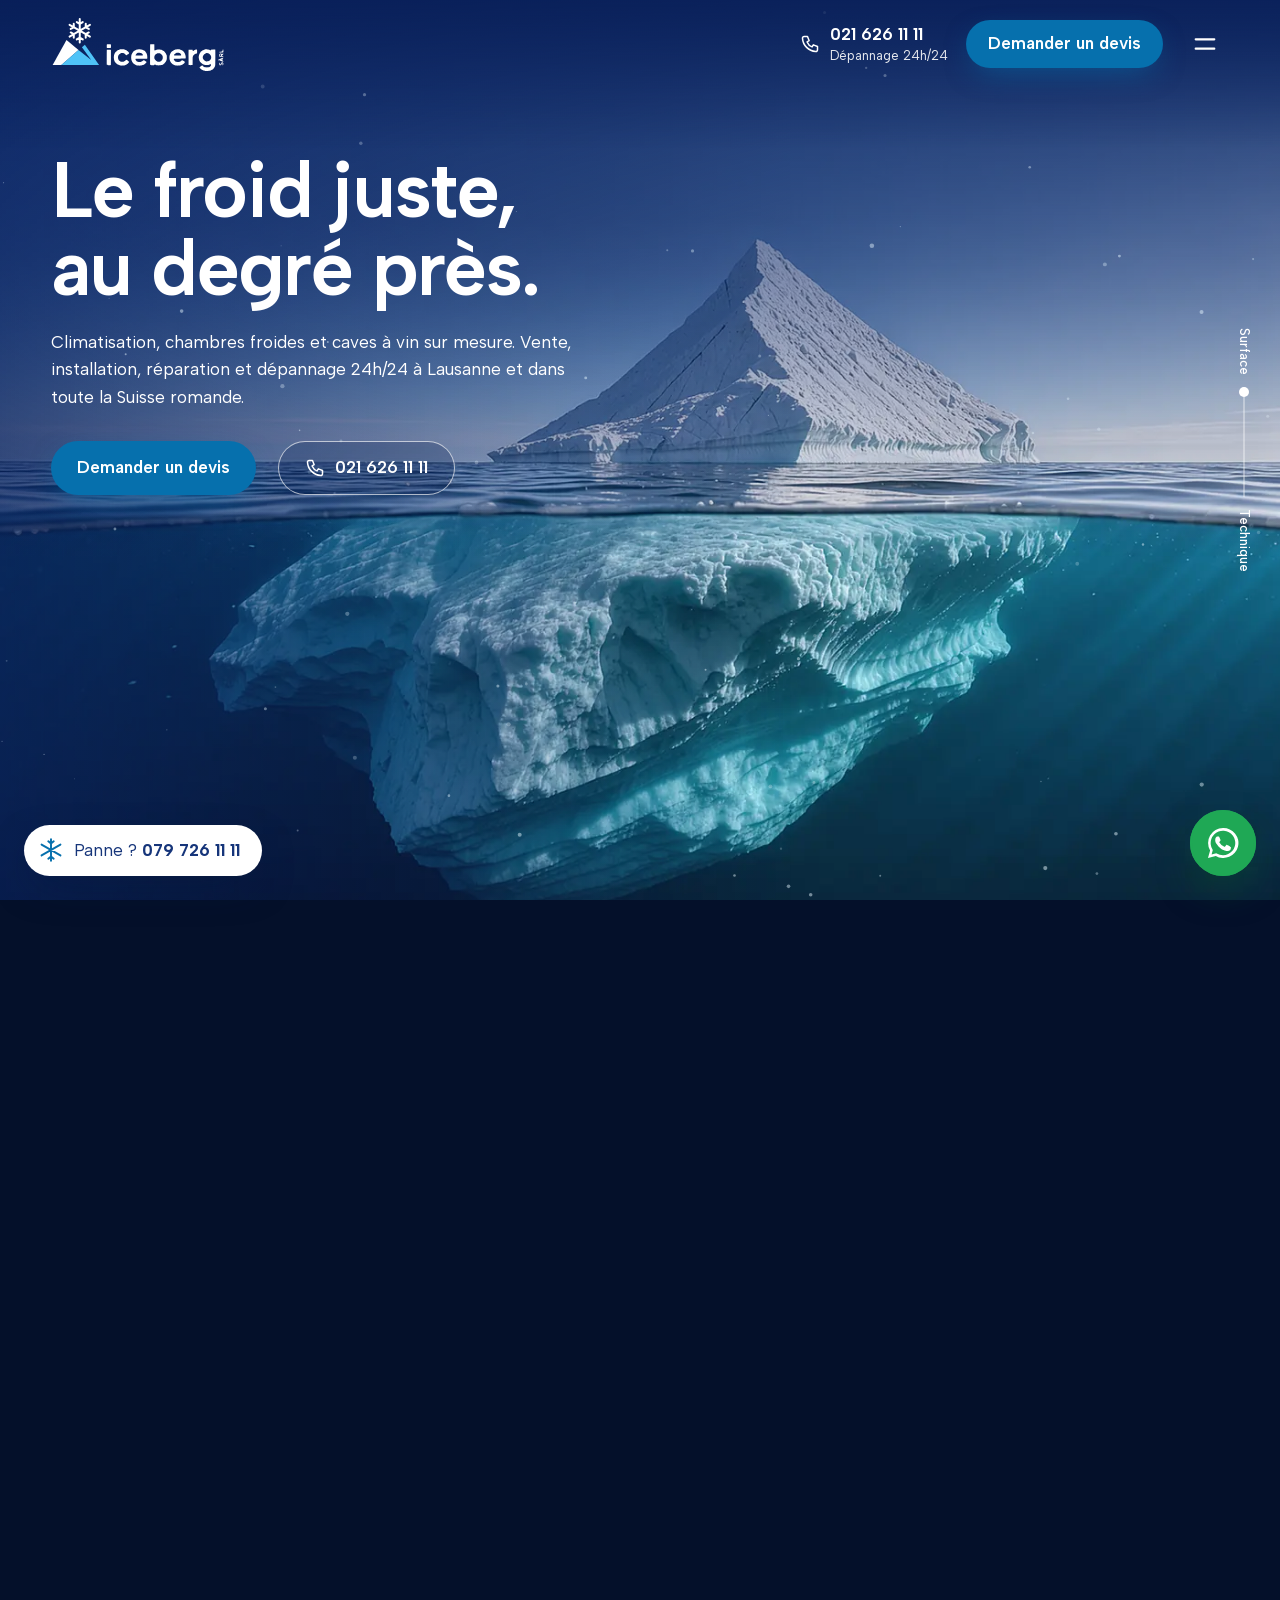
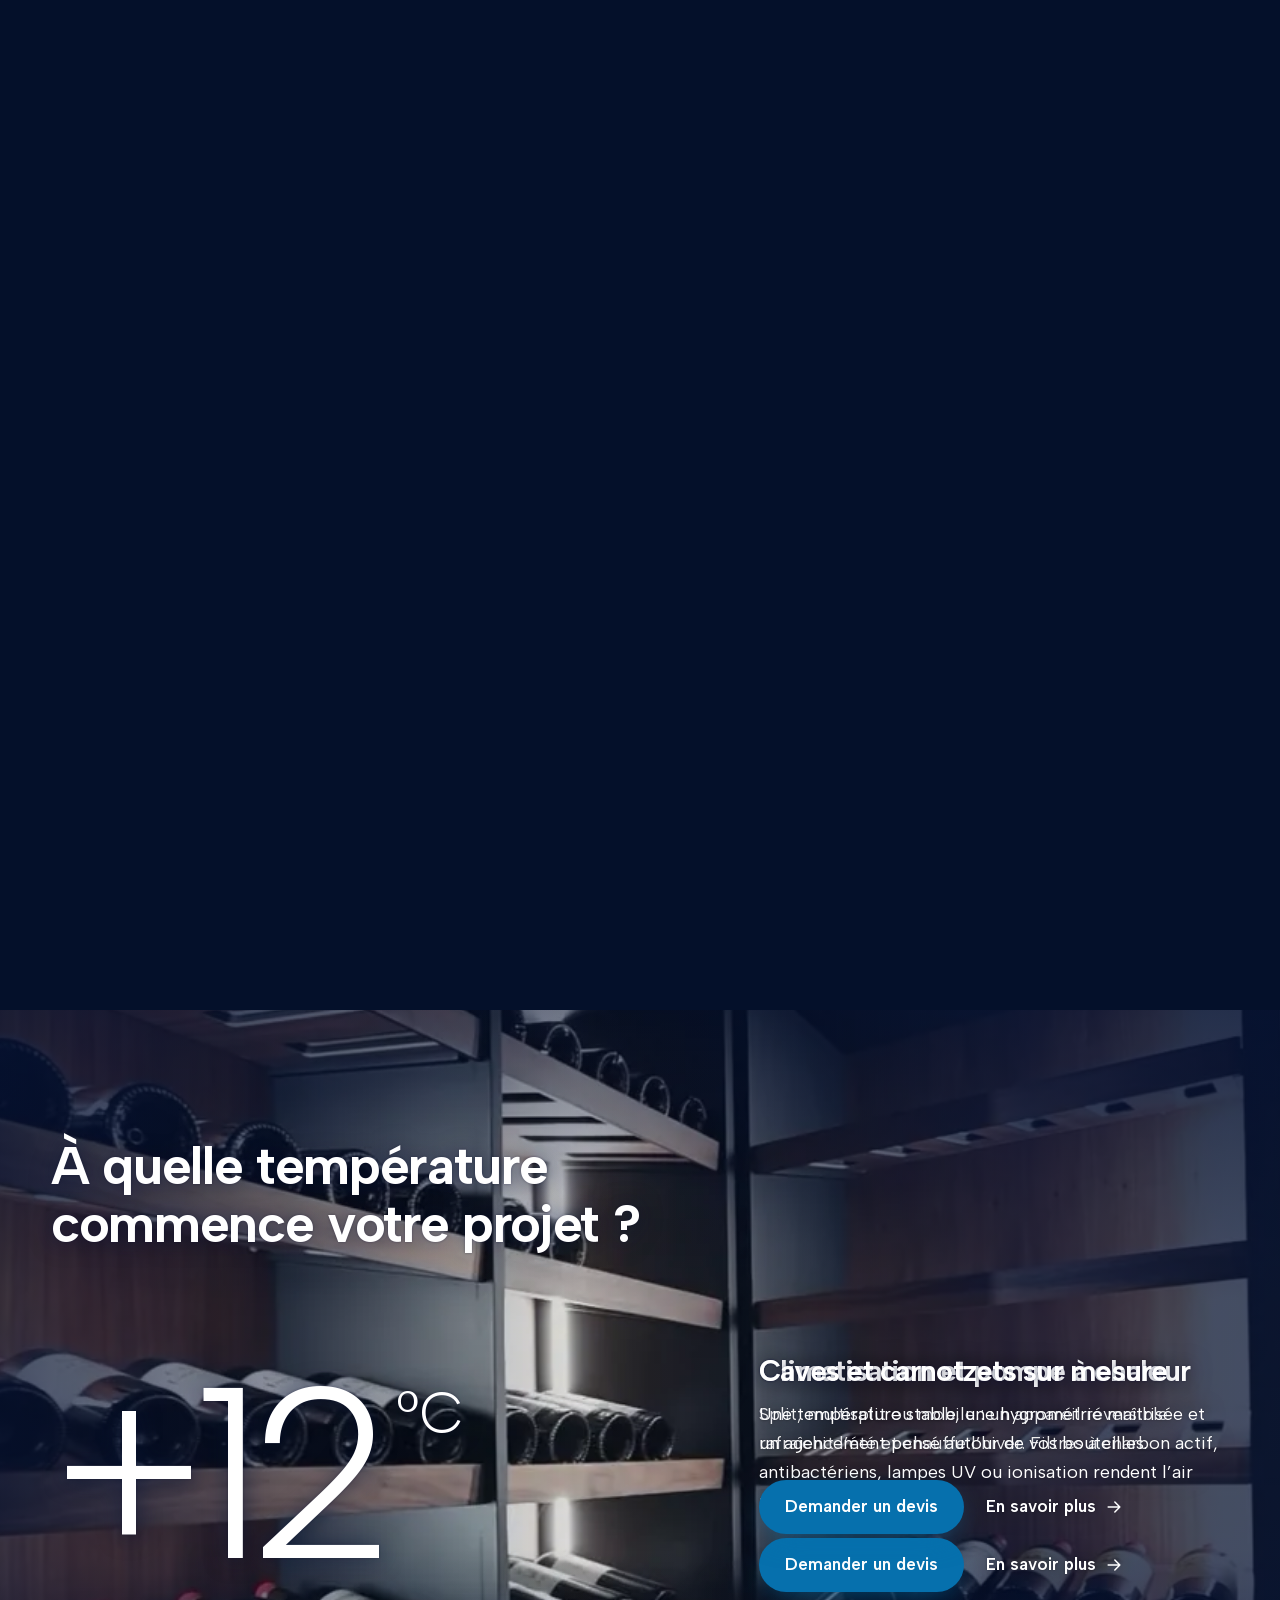
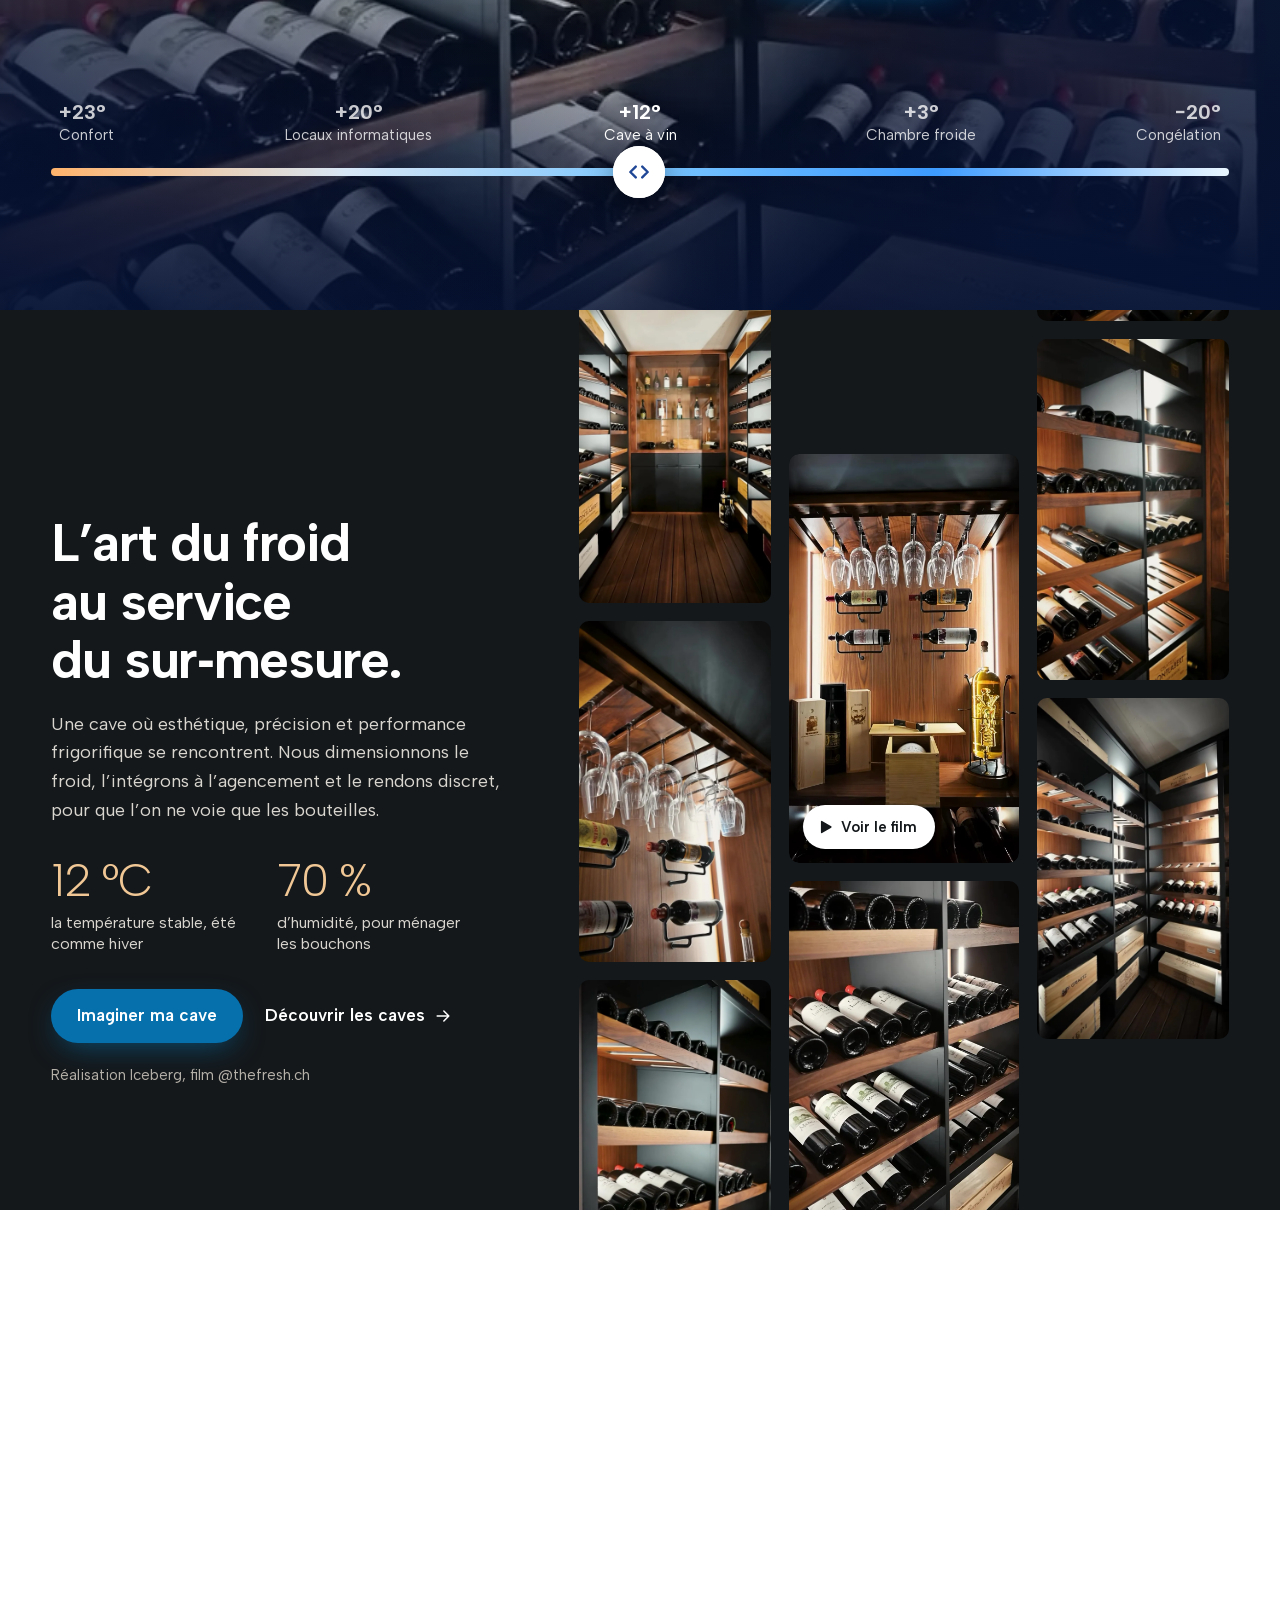
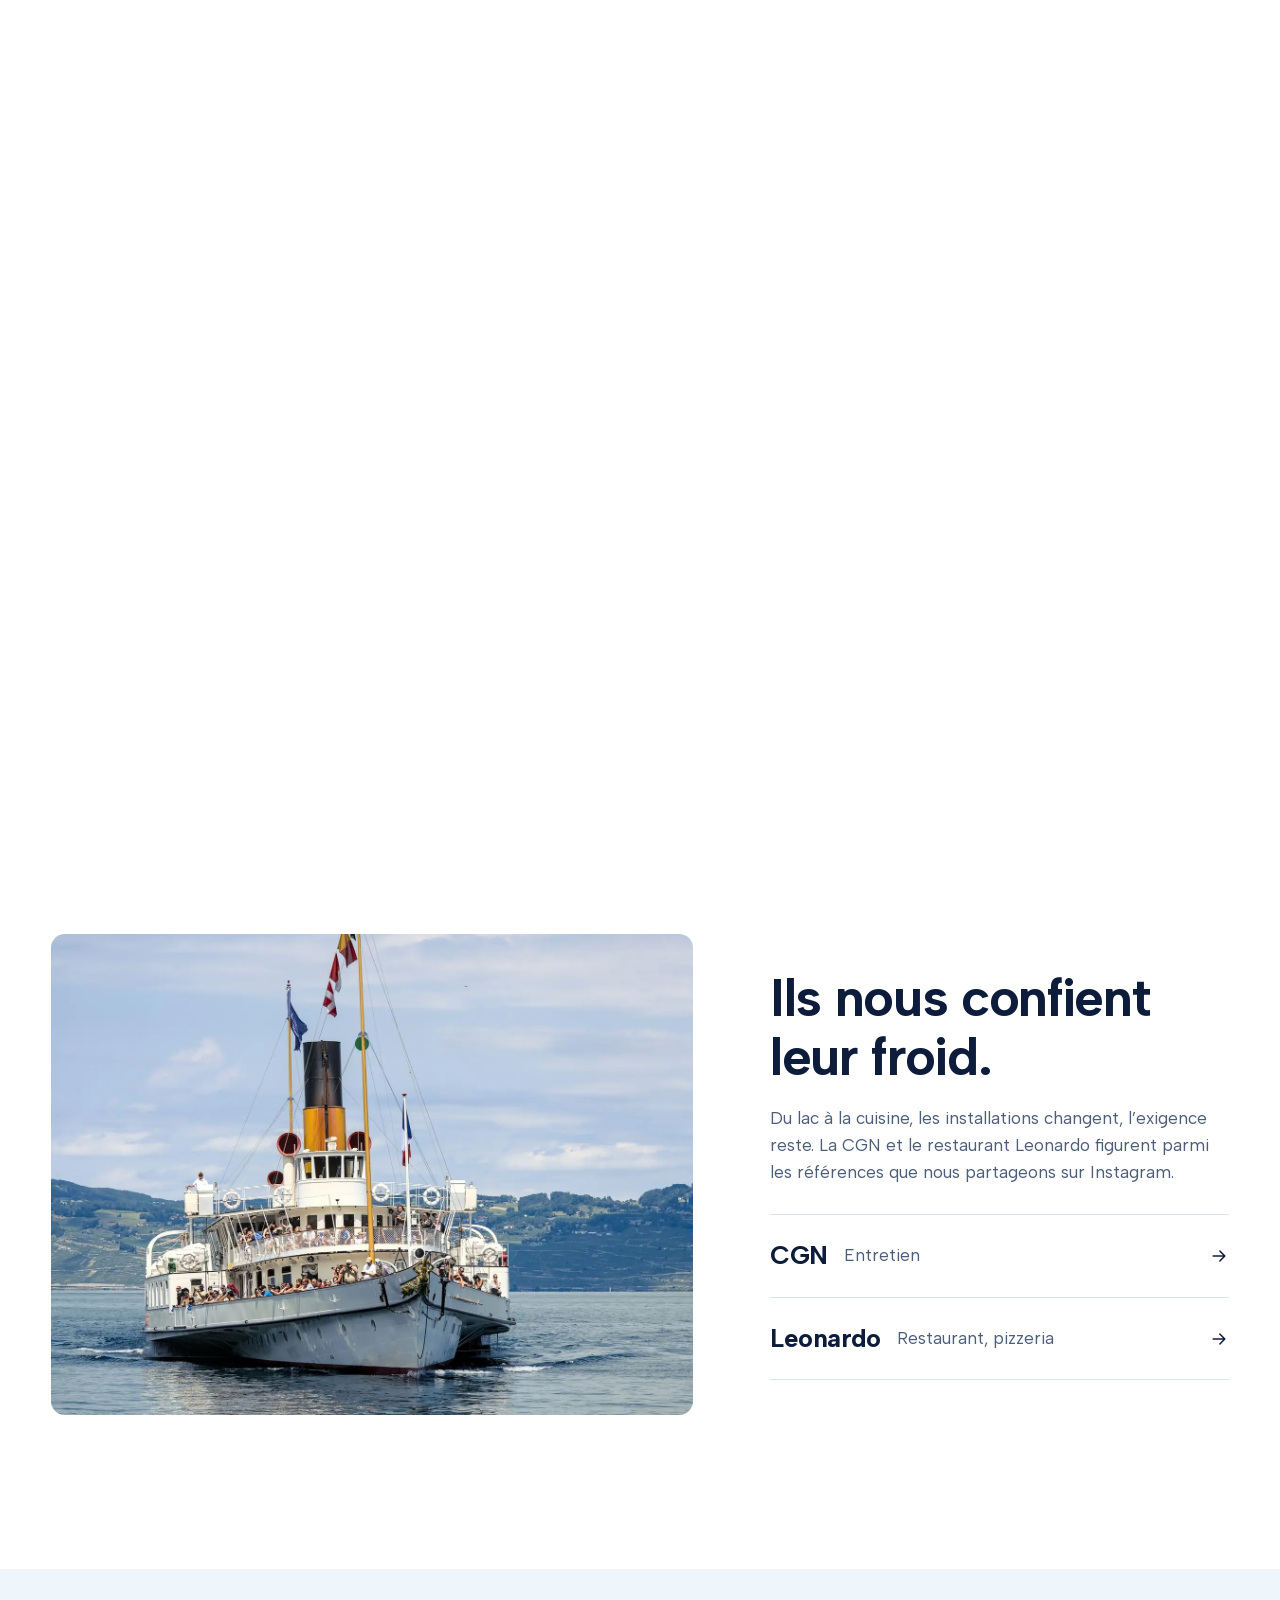
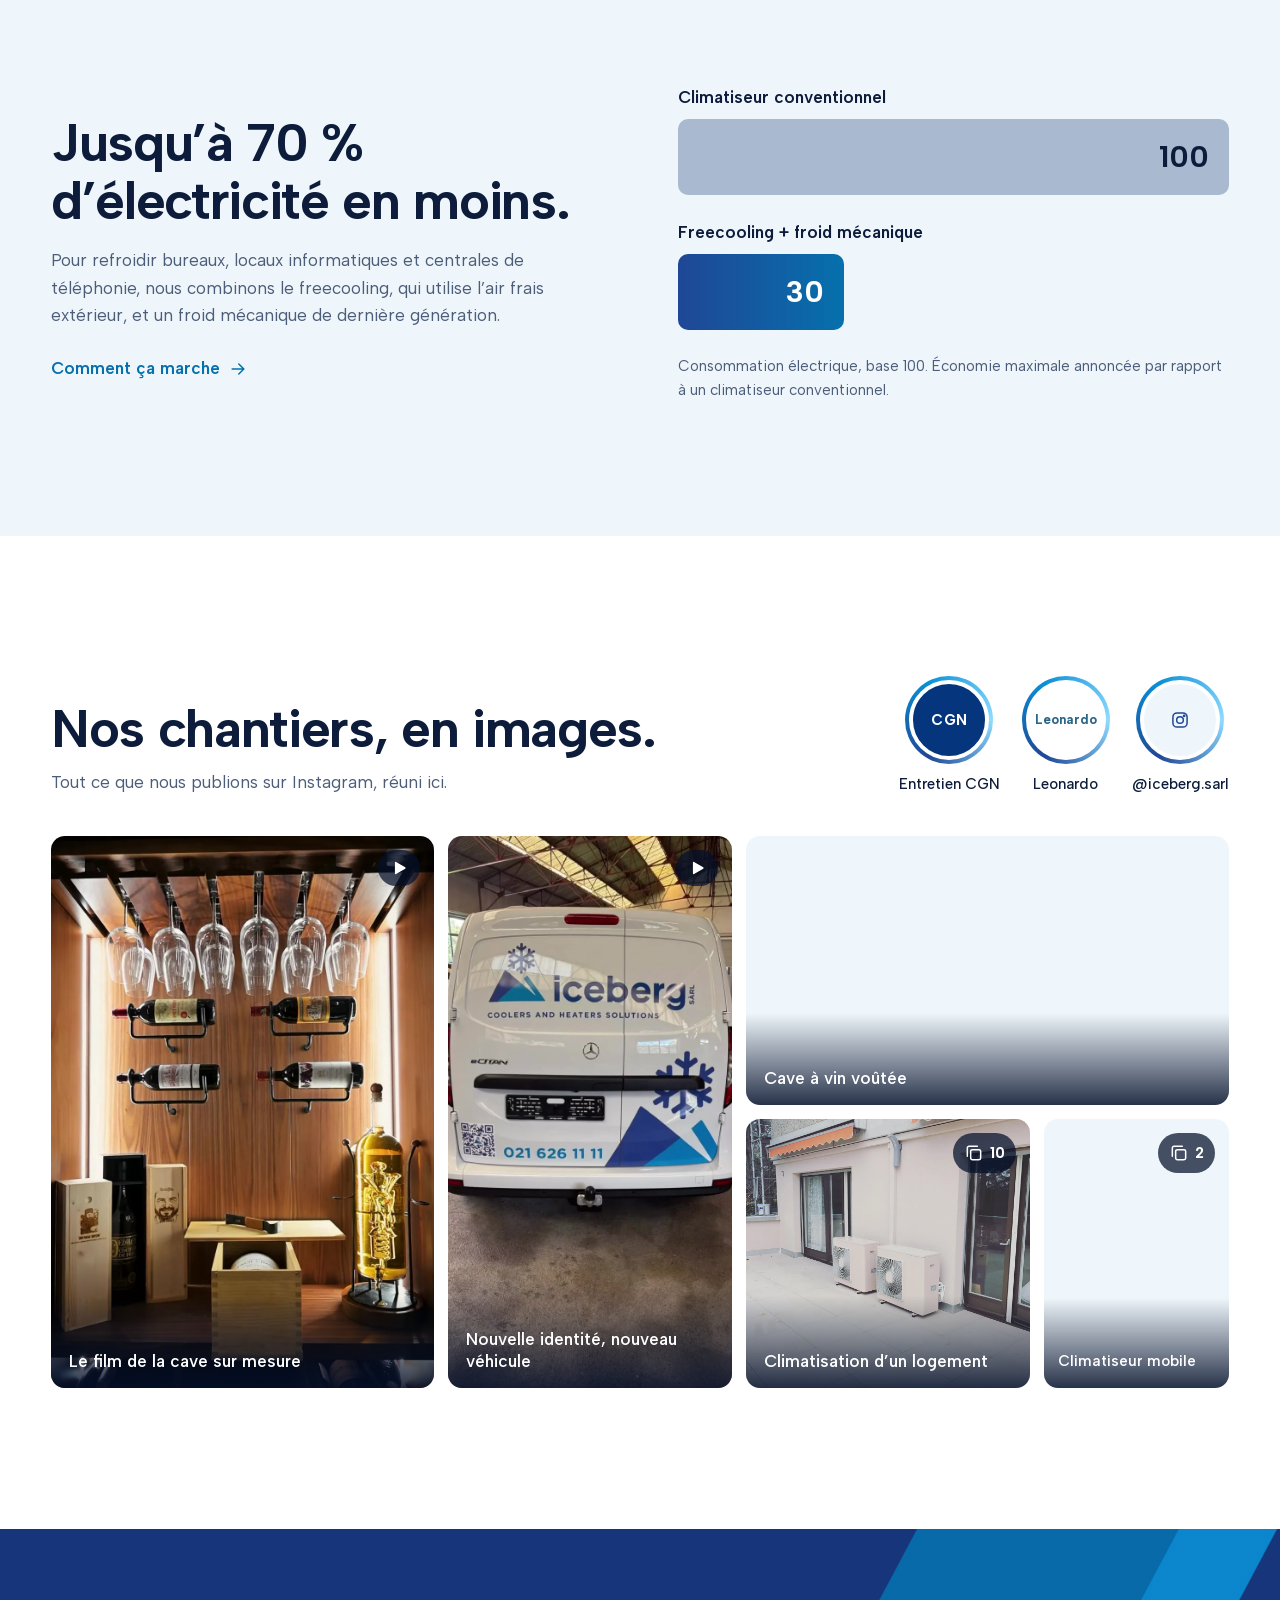
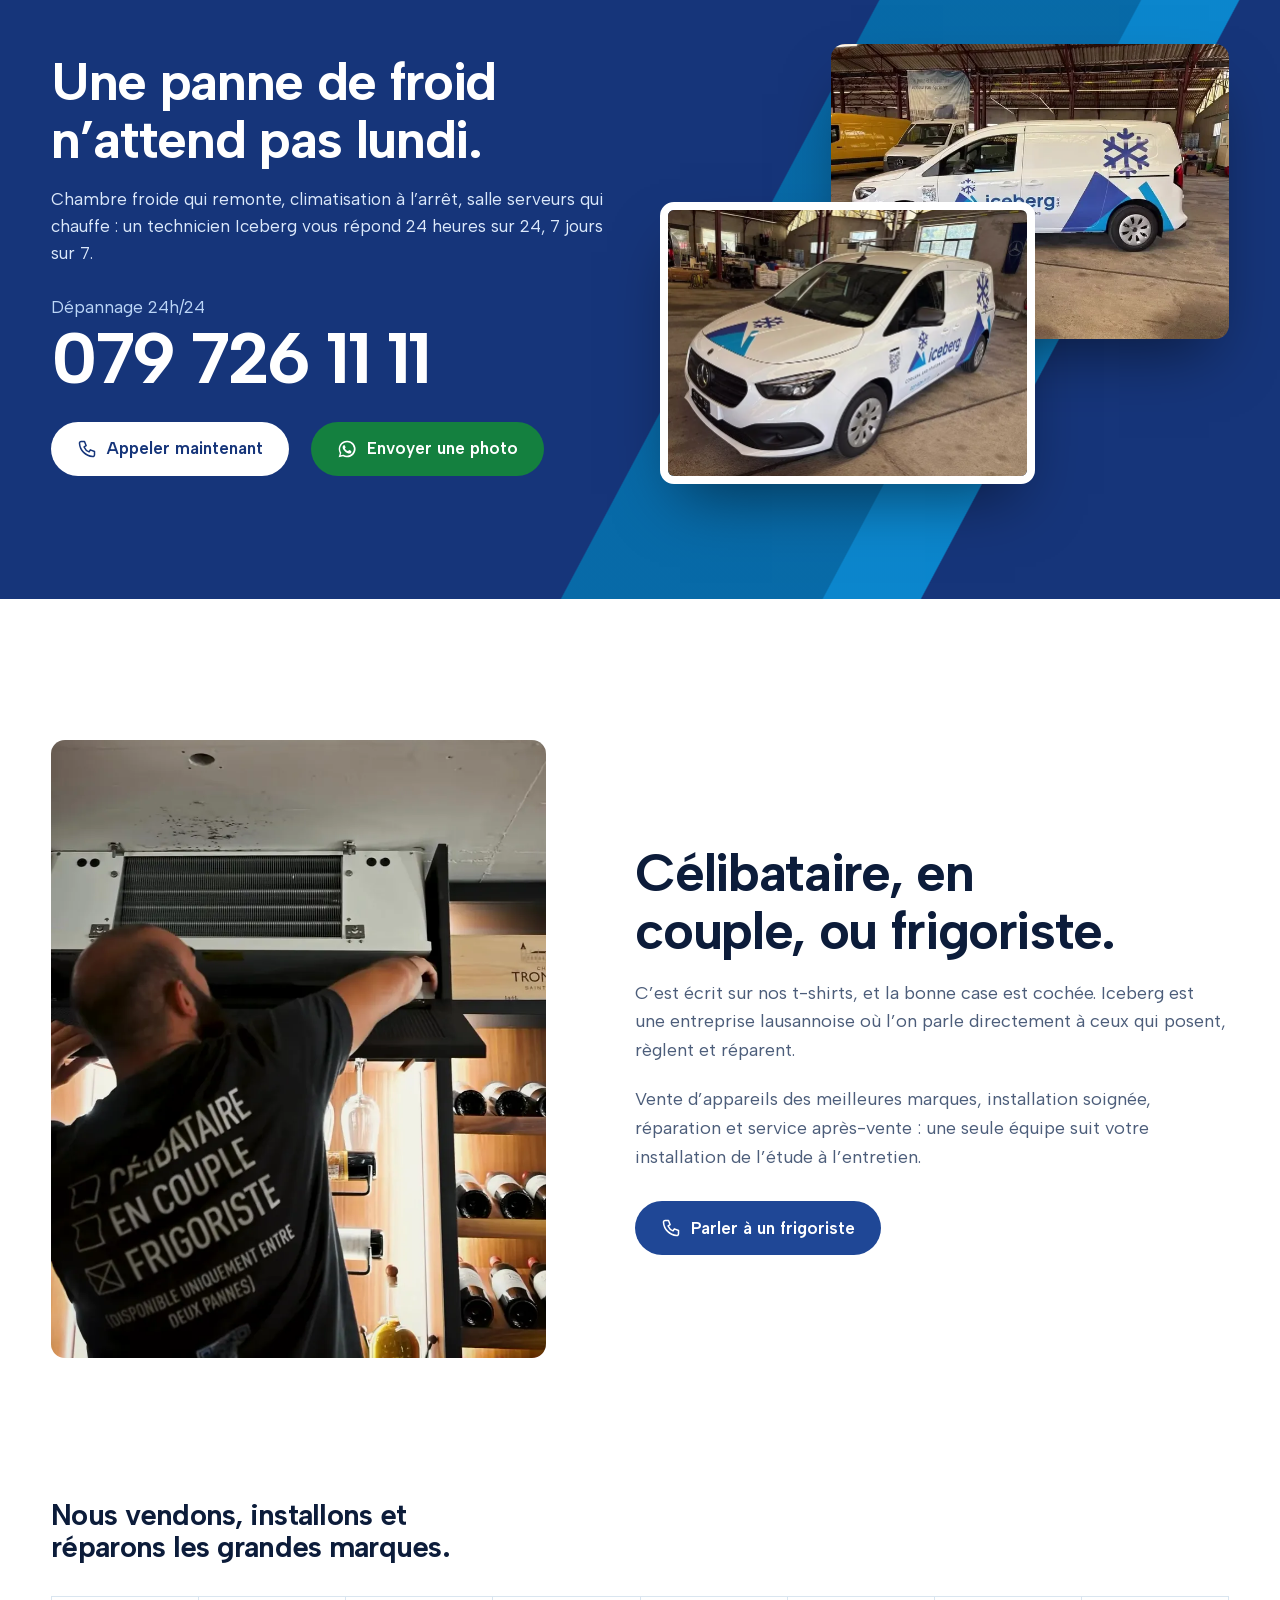
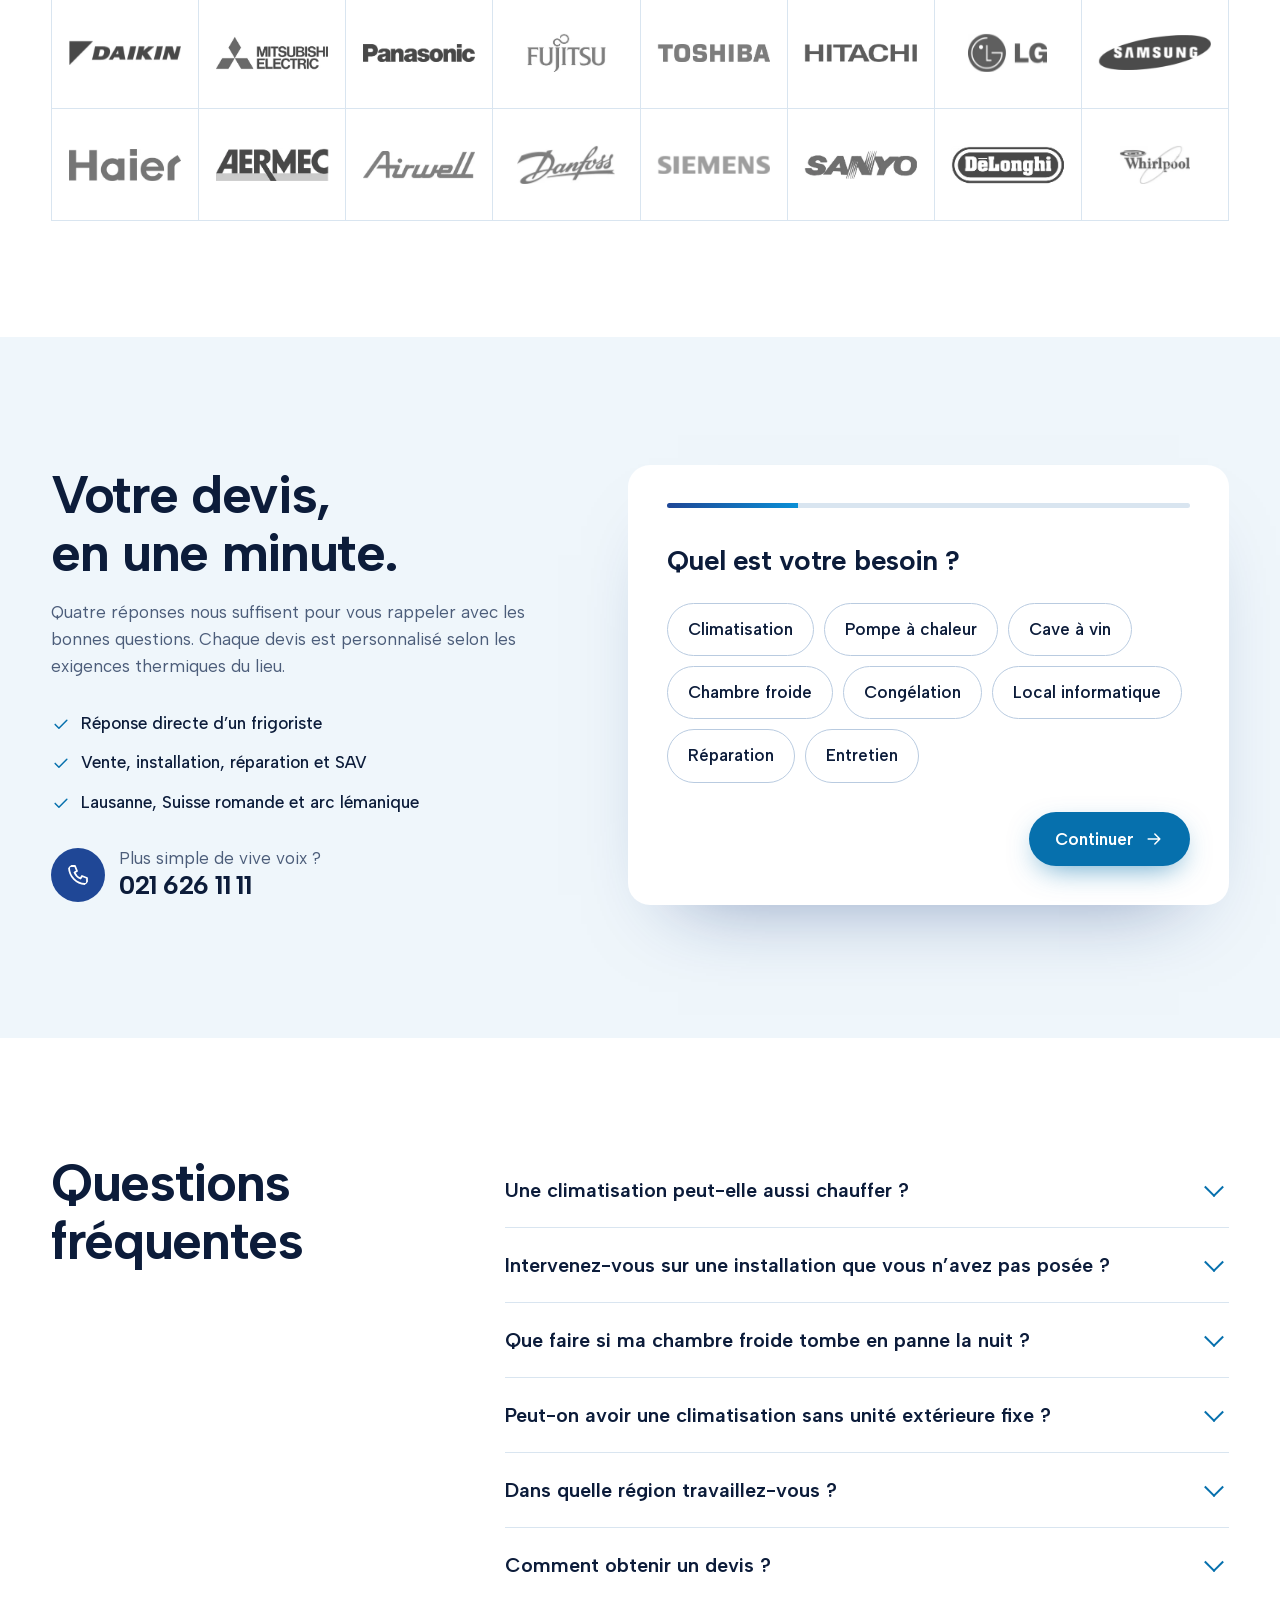
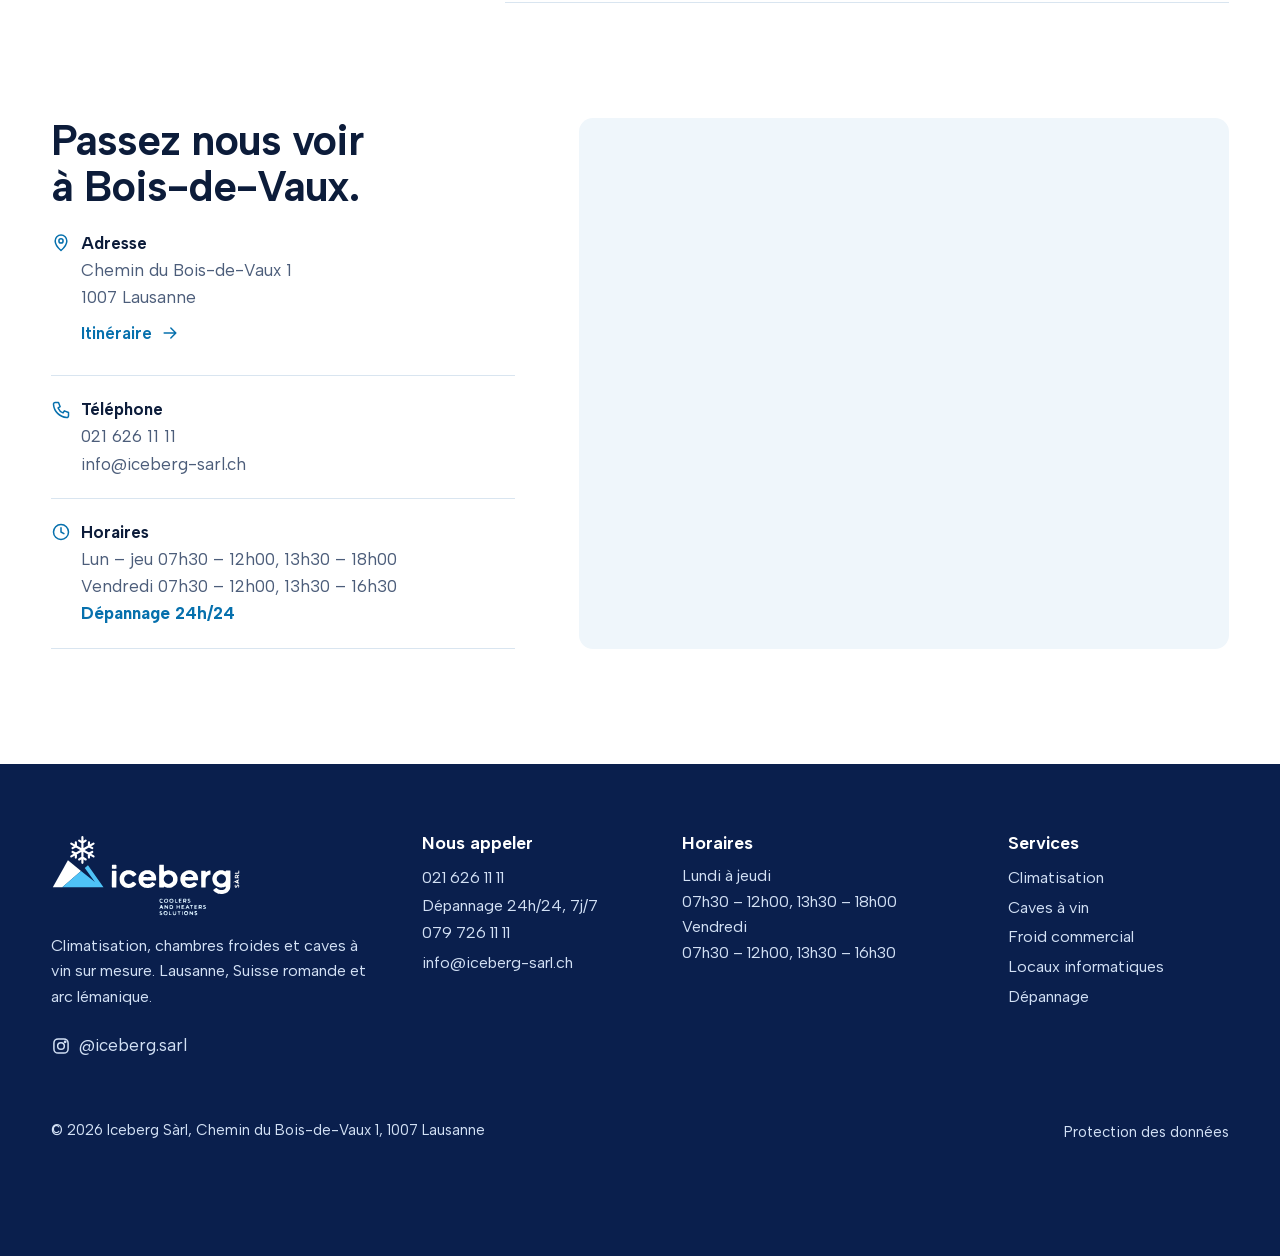
==== commit 71cc5cb5: "Mobile dépannage hero Co-Authored-By: Claude Opus 5.5 <noreply@anthropic.com>" ====
--- a/docs/index.html
+++ b/docs/index.html
@@ -10,7 +10,7 @@
 <link rel="preload" href="assets/fonts/albert.woff2" as="font" type="font/woff2" crossorigin>
 <link rel="preload" as="image" href="assets/img/iceberg-m.webp" media="(max-width:800px)"><link rel="preload" as="image" href="assets/img/iceberg.webp" media="(min-width:801px)">
 <script>document.documentElement.className='js'</script>
-<link rel="stylesheet" href="assets/site.css?v=7">
+<link rel="stylesheet" href="assets/site.css?v=8">
 <script type="application/ld+json">[{"@context": "https://schema.org", "@type": "HVACBusiness", "@id": "https://welcometothenextlevel.github.io/iceberg/#entreprise", "name": "Iceberg Sàrl", "url": "https://welcometothenextlevel.github.io/iceberg/", "telephone": "+41216261111", "email": "info@iceberg-sarl.ch", "image": "https://welcometothenextlevel.github.io/iceberg/assets/img/og.jpg", "logo": "https://welcometothenextlevel.github.io/iceberg/assets/img/logo.svg", "address": {"@type": "PostalAddress", "streetAddress": "Chemin du Bois-de-Vaux 1", "postalCode": "1007", "addressLocality": "Lausanne", "addressRegion": "VD", "addressCountry": "CH"}, "areaServed": ["Lausanne", "Suisse romande", "Arc lémanique"], "sameAs": ["https://www.instagram.com/iceberg.sarl/"], "openingHoursSpecification": [{"@type": "OpeningHoursSpecification", "dayOfWeek": ["Monday", "Tuesday", "Wednesday", "Thursday"], "opens": "07:30", "closes": "12:00"}, {"@type": "OpeningHoursSpecification", "dayOfWeek": ["Monday", "Tuesday", "Wednesday", "Thursday"], "opens": "13:30", "closes": "18:00"}, {"@type": "OpeningHoursSpecification", "dayOfWeek": "Friday", "opens": "07:30", "closes": "12:00"}, {"@type": "OpeningHoursSpecification", "dayOfWeek": "Friday", "opens": "13:30", "closes": "16:30"}], "contactPoint": {"@type": "ContactPoint", "telephone": "+41797261111", "contactType": "Dépannage 24h/24, 7j/7", "availableLanguage": "fr"}}]</script>
 </head>
 <body class="home">
@@ -115,5 +115,5 @@
  </div>
  <button class="wa-fab" aria-label="Ouvrir WhatsApp" aria-expanded="false"><svg class="ic wa-ic" viewBox="0 0 24 24" aria-hidden="true"><path fill="currentColor" stroke="none" d="M12 2a10 10 0 0 0-8.600 15L2 22l5.200-1.400A10 10 0 1 0 12 2Zm0 18.200a8.200 8.200 0 0 1-4.200-1.200l-.3-.2-3.100.8.800-3-.2-.3A8.200 8.200 0 1 1 12 20.200Zm4.500-6.100c-.2-.1-1.500-.7-1.700-.8-.2-.1-.4-.1-.6.100l-.8 1c-.1.200-.3.200-.5.100a6.700 6.700 0 0 1-3.300-2.900c-.3-.4.300-.4.700-1.300.1-.2 0-.3 0-.5l-.8-1.800c-.2-.5-.4-.4-.6-.4h-.5c-.2 0-.5.100-.7.300-.3.300-.9.900-.9 2.200s.9 2.500 1.100 2.700c.1.200 1.800 2.800 4.400 3.900 1.600.7 2.300.700 3.100.6.500-.1 1.500-.6 1.700-1.200.2-.6.2-1.100.2-1.200-.1-.2-.3-.2-.6-.4Z"/></svg></button>
 </div>
-<script src="assets/vendor/gsap.min.js" defer></script><script src="assets/vendor/ScrollTrigger.min.js" defer></script><script src="assets/site.js?v=7" defer></script>
+<script src="assets/vendor/gsap.min.js" defer></script><script src="assets/vendor/ScrollTrigger.min.js" defer></script><script src="assets/site.js?v=8" defer></script>
 </body></html>
--- a/docs/assets/site.css
+++ b/docs/assets/site.css
@@ -119,4 +119,4 @@
 .sh-depannage .sh-m img{object-position:50% 14%}.sh-depannage .sh-m{left:52%}.sh-depannage .sh-m:after{background:linear-gradient(90deg,var(--ind2),rgba(22,53,122,0) 34%),linear-gradient(rgba(7,24,68,.7),transparent 24%)}@media(max-width:800px){.sh-depannage .sh-m{left:0}.sh-depannage .sh-m:after{background:linear-gradient(rgba(7,24,68,.7),rgba(22,53,122,.2) 25%,rgba(22,53,122,.96) 56%)}.sh-depannage .sh-m img{height:62%}}
 .th-in>h2,.th-card,.th-marks,.th-num{text-shadow:0 1px 22px rgba(5,18,52,.6),0 0 3px rgba(5,18,52,.35)}.th-card .btn{text-shadow:none}
 .sh-depannage h1{max-width:8em}
-@media(max-width:800px){.top:before{bottom:-6px}.sh-depannage .sh-m img{height:370px;object-position:50% 34%}.sh-depannage .sh-t{padding-top:350px}.sh-depannage .sh-m:after{background:linear-gradient(rgba(7,24,68,.7),rgba(22,53,122,0) 90px,rgba(22,53,122,0) 220px,var(--ind2) 365px)}}
+@media(max-width:800px){.top:before{bottom:-6px}.sh-depannage .sh-m img{height:330px;object-position:50% 24%}.sh-depannage .sh-t{padding-top:285px}.sh-depannage h1{max-width:none;font-size:38px}.sh-depannage .sh-m:after{background:linear-gradient(rgba(7,24,68,.7),rgba(22,53,122,0) 90px,rgba(22,53,122,0) 180px,var(--ind2) 310px)}}
